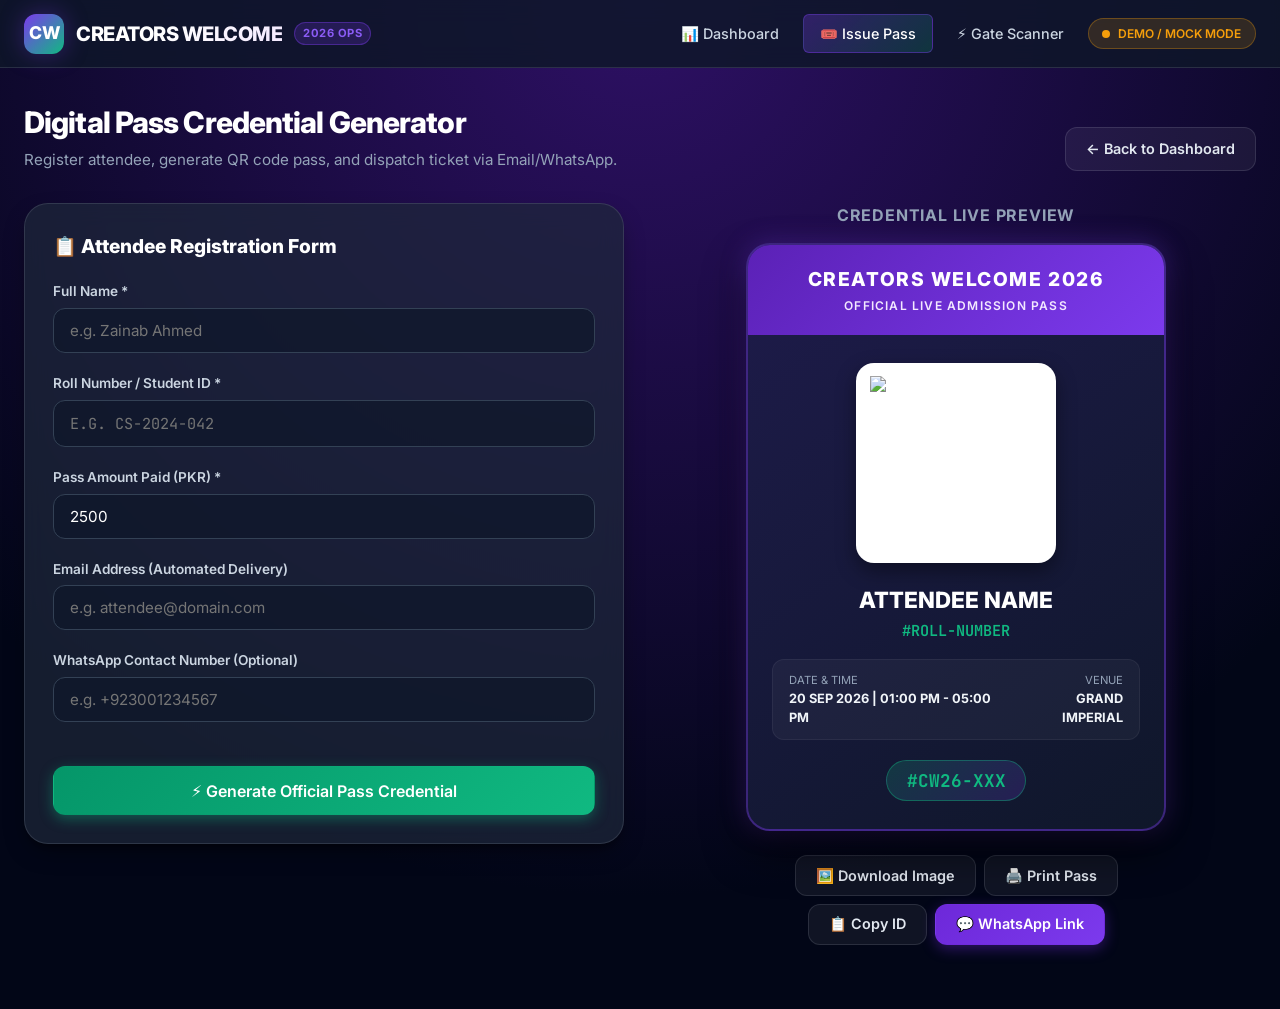
==== generate.html @ 767e7162 "Initial commit: Creators Welcome 2026 Web Application & Backend" ====
<!DOCTYPE html>
<html lang="en">
<head>
  <meta charset="UTF-8">
  <meta name="viewport" content="width=device-width, initial-scale=1.0">
  <title>Creators Welcome 2026 — Digital Pass Generator</title>
  <meta name="description" content="Issue high-resolution event pass credentials for Creators Welcome 2026">
  <link rel="stylesheet" href="assets/css/styles.css">
</head>
<body>

  <!-- Navigation Bar -->
  <nav class="navbar">
    <div class="navbar-container">
      <a href="index.html" class="brand-logo">
        <div class="brand-icon">CW</div>
        <div>
          <div class="brand-title">CREATORS WELCOME</div>
        </div>
        <span class="brand-badge">2026 OPS</span>
      </a>

      <div class="nav-links">
        <a href="index.html" class="nav-item">📊 Dashboard</a>
        <a href="generate.html" class="nav-item active">🎟️ Issue Pass</a>
        <a href="scan.html" class="nav-item">⚡ Gate Scanner</a>
        <div id="connectionStatusBadge" class="connection-badge mock">
          <span class="pulse-dot"></span> CHECKING...
        </div>
      </div>
    </div>
  </nav>

  <!-- Main Content Wrapper -->
  <main class="main-wrapper">
    
    <div class="page-header">
      <div>
        <h1 class="page-title">Digital Pass Credential Generator</h1>
        <p class="page-subtitle">Register attendee, generate QR code pass, and dispatch ticket via Email/WhatsApp.</p>
      </div>
      <div>
        <a href="index.html" class="btn btn-secondary">← Back to Dashboard</a>
      </div>
    </div>

    <div style="display: grid; grid-template-columns: repeat(auto-fit, minmax(340px, 1fr)); gap: 2rem; align-items: start;">
      
      <!-- Registration Form -->
      <div class="card">
        <h2 style="font-size: 1.2rem; font-weight: 800; color: var(--white); margin-bottom: 1.25rem;">
          📋 Attendee Registration Form
        </h2>

        <form id="passForm" onsubmit="handleGeneratePass(event)">
          <div class="form-group">
            <label class="form-label">Full Name *</label>
            <input type="text" id="inputName" class="form-control" placeholder="e.g. Zainab Ahmed" required oninput="updateLivePreview()">
          </div>

          <div class="form-group">
            <label class="form-label">Roll Number / Student ID *</label>
            <input type="text" id="inputRollNo" class="form-control mono" placeholder="e.g. CS-2024-042" required oninput="this.value = this.value.toUpperCase(); updateLivePreview();">
          </div>

          <div class="form-group">
            <label class="form-label">Pass Amount Paid (PKR) *</label>
            <input type="number" id="inputAmount" class="form-control" value="2500" required>
          </div>

          <div class="form-group">
            <label class="form-label">Email Address (Automated Delivery)</label>
            <input type="email" id="inputEmail" class="form-control" placeholder="e.g. attendee@domain.com">
          </div>

          <div class="form-group">
            <label class="form-label">WhatsApp Contact Number (Optional)</label>
            <input type="text" id="inputWhatsapp" class="form-control" placeholder="e.g. +923001234567">
          </div>

          <button type="submit" id="btnSubmit" class="btn btn-emerald btn-lg btn-block" style="margin-top: 1.5rem;">
            ⚡ Generate Official Pass Credential
          </button>
        </form>
      </div>

      <!-- Live Credential Preview Card -->
      <div style="display: flex; flex-direction: column; align-items: center;">
        <h2 style="font-size: 1rem; font-weight: 700; color: var(--text-muted); text-transform: uppercase; letter-spacing: 0.05em; margin-bottom: 1rem;">
          Credential Live Preview
        </h2>

        <!-- Pass Card Element -->
        <div class="pass-ticket-card" id="passTicketPreview">
          <div class="pass-header-banner">
            <div class="pass-header-title">CREATORS WELCOME 2026</div>
            <div class="pass-header-sub">OFFICIAL LIVE ADMISSION PASS</div>
          </div>

          <div class="pass-body">
            <div class="pass-qr-frame">
              <img id="passQrImg" src="https://quickchart.io/qr?text=CW26-PREVIEW&size=400&ecLevel=H&margin=2" alt="Pass QR Code">
            </div>

            <div class="pass-attendee-name" id="previewName">ATTENDEE NAME</div>
            <div class="pass-attendee-roll" id="previewRoll">#ROLL-NUMBER</div>

            <div class="pass-meta-row">
              <div class="pass-meta-item">
                <div class="pass-meta-label">DATE & TIME</div>
                <div class="pass-meta-val">20 SEP 2026 | 01:00 PM - 05:00 PM</div>
              </div>
              <div class="pass-meta-item">
                <div class="pass-meta-label">VENUE</div>
                <div class="pass-meta-val">GRAND IMPERIAL</div>
              </div>
            </div>

            <div class="pass-id-chip" id="previewPassId">#CW26-XXX</div>
          </div>
        </div>

        <!-- Export Actions Toolbar -->
        <div style="display: flex; flex-wrap: wrap; gap: 0.5rem; justify-content: center; margin-top: 1.5rem; width: 100%; max-width: 420px;">
          <button class="btn btn-secondary" onclick="AppUtils.downloadPassAsImage('passTicketPreview', `${currentPassId || 'CW26-Pass'}.png`)">
            🖼️ Download Image
          </button>
          <button class="btn btn-secondary" onclick="window.print()">
            🖨️ Print Pass
          </button>
          <button class="btn btn-secondary" onclick="copyPassId()">
            📋 Copy ID
          </button>
          <button class="btn btn-primary" id="btnWhatsappShare" onclick="openWhatsappShare()" disabled>
            💬 WhatsApp Link
          </button>
        </div>

      </div>

    </div>

  </main>

  <script src="assets/js/app.js"></script>
  <script src="assets/js/api.js"></script>
  <script>
    let currentPassId = '#CW26-PREVIEW';
    let currentPassData = null;

    function updateLivePreview() {
      const name = document.getElementById('inputName').value.trim() || 'ATTENDEE NAME';
      const roll = document.getElementById('inputRollNo').value.trim() || '#ROLL-NUMBER';

      document.getElementById('previewName').innerText = name.toUpperCase();
      document.getElementById('previewRoll').innerText = roll.startsWith('#') ? roll : `#${roll}`;
    }

    async function handleGeneratePass(e) {
      e.preventDefault();
      const btn = document.getElementById('btnSubmit');
      btn.disabled = true;
      btn.innerText = '⌛ Issuing Credential...';

      const payload = {
        name: document.getElementById('inputName').value.trim(),
        rollNo: document.getElementById('inputRollNo').value.trim().toUpperCase(),
        amount: Number(document.getElementById('inputAmount').value) || 2500,
        email: document.getElementById('inputEmail').value.trim(),
        whatsapp: document.getElementById('inputWhatsapp').value.trim()
      };

      try {
        const res = await CW26Api.callApi('generatePass', payload);

        if (res && res.success && res.pass) {
          currentPassData = res.pass;
          currentPassId = res.pass.passId;

          // Update UI Card
          document.getElementById('previewName').innerText = res.pass.name.toUpperCase();
          document.getElementById('previewRoll').innerText = res.pass.rollNo;
          document.getElementById('previewPassId').innerText = res.pass.passId;

          // Set high-res QR code
          const qrUrl = `https://quickchart.io/qr?text=${encodeURIComponent(res.pass.passId)}&size=400&ecLevel=H&margin=2`;
          document.getElementById('passQrImg').src = qrUrl;

          // Enable WhatsApp Share if number present
          document.getElementById('btnWhatsappShare').disabled = false;

          AppUtils.playSuccessTone();
          AppUtils.showToast(`Pass ${res.pass.passId} issued successfully!`, 'success');
        } else {
          AppUtils.showToast(res.message || 'Failed to generate pass', 'error');
        }
      } catch (err) {
        console.error(err);
        AppUtils.showToast('Error connecting to backend API', 'error');
      } finally {
        btn.disabled = false;
        btn.innerText = '⚡ Generate Official Pass Credential';
      }
    }

    function copyPassId() {
      if (!currentPassId || currentPassId.includes('PREVIEW')) {
        AppUtils.showToast('Generate a pass first to copy ID', 'warning');
        return;
      }
      navigator.clipboard.writeText(currentPassId);
      AppUtils.showToast(`Copied ${currentPassId} to clipboard!`, 'success');
    }

    function openWhatsappShare() {
      if (!currentPassData) {
        AppUtils.showToast('Generate a pass first', 'warning');
        return;
      }

      let phone = (currentPassData.whatsapp || '').replace(/[^0-9]/g, '');
      if (!phone) {
        AppUtils.showToast('No WhatsApp number provided', 'warning');
        return;
      }

      const msg = encodeURIComponent(
        `🎉 Hello ${currentPassData.name}!\n\nHere is your official admission pass for *CREATORS WELCOME 2026*:\n\n🎟️ Pass ID: ${currentPassData.passId}\n👤 Name: ${currentPassData.name}\n🆔 Roll No: ${currentPassData.rollNo}\n📅 Date: 20 SEP 2026 | 01:00 PM - 05:00 PM\n📍 Venue: Grand Imperial\n\nPlease present your QR Code at the gate for admission. See you there!`
      );

      window.open(`https://wa.me/${phone}?text=${msg}`, '_blank');
    }
  </script>
</body>
</html>
---- assets/css/styles.css ----
/* ==========================================================================
   CREATORS WELCOME 2026 - EXECUTIVE LUXURY CORPORATE DESIGN SYSTEM
   ========================================================================== */

@import url('https://fonts.googleapis.com/css2?family=Inter:wght@300;400;500;600;700;800&family=JetBrains+Mono:wght@400;500;600;700&display=swap');

:root {
  /* Brand Color Palette */
  --purple-950: #2e1065;
  --purple-900: #4c1d95;
  --purple-800: #5b21b6;
  --purple-700: #6d28d9;
  --purple-600: #7c3aed;
  --purple-500: #8b5cf6;
  --purple-100: #f3e8ff;
  --purple-50: #faf5ff;

  --emerald-600: #059669;
  --emerald-500: #10b981;
  --emerald-100: #d1fae5;
  --emerald-50: #ecfdf5;

  --amber-500: #f59e0b;
  --amber-100: #fef3c7;

  --rose-600: #e11d48;
  --rose-500: #f43f5e;
  --rose-100: #ffe4e6;

  --slate-950: #020617;
  --slate-900: #0f172a;
  --slate-800: #1e293b;
  --slate-700: #334155;
  --slate-600: #475569;
  --slate-500: #64748b;
  --slate-400: #94a3b8;
  --slate-300: #cbd5e1;
  --slate-200: #e2e8f0;
  --slate-100: #f1f5f9;
  --slate-50: #f8fafc;

  --white: #ffffff;

  /* Semantic Variables */
  --bg-main: var(--slate-900);
  --bg-card: rgba(30, 41, 59, 0.7);
  --bg-card-solid: var(--slate-800);
  --border-color: rgba(226, 232, 240, 0.12);
  --text-main: var(--slate-100);
  --text-muted: var(--slate-400);
  --accent-purple: var(--purple-600);
  --accent-emerald: var(--emerald-500);

  /* Fonts & Shadows */
  --font-sans: 'Inter', system-ui, -apple-system, sans-serif;
  --font-mono: 'JetBrains Mono', monospace;
  --shadow-lg: 0 10px 25px -5px rgba(0, 0, 0, 0.4), 0 8px 10px -6px rgba(0, 0, 0, 0.4);
  --shadow-glow-purple: 0 0 25px rgba(124, 58, 237, 0.35);
  --shadow-glow-emerald: 0 0 25px rgba(16, 185, 129, 0.35);
  --radius-sm: 6px;
  --radius-md: 12px;
  --radius-lg: 18px;
  --radius-xl: 24px;
}

* {
  margin: 0;
  padding: 0;
  box-sizing: border-box;
}

body {
  font-family: var(--font-sans);
  background: radial-gradient(circle at 50% 0%, var(--purple-950) 0%, var(--slate-950) 75%);
  color: var(--text-main);
  min-height: 100vh;
  display: flex;
  flex-direction: column;
  line-height: 1.5;
  -webkit-font-smoothing: antialiased;
}

/* ==========================================================================
   NAVIGATION BAR
   ========================================================================== */
.navbar {
  background: rgba(15, 23, 42, 0.85);
  backdrop-filter: blur(12px);
  border-bottom: 1px solid var(--border-color);
  position: sticky;
  top: 0;
  z-index: 100;
  padding: 0.85rem 1.5rem;
}

.navbar-container {
  max-width: 1280px;
  margin: 0 auto;
  display: flex;
  align-items: center;
  justify-content: space-between;
}

.brand-logo {
  display: flex;
  align-items: center;
  gap: 0.75rem;
  text-decoration: none;
  color: var(--white);
}

.brand-icon {
  width: 40px;
  height: 40px;
  background: linear-gradient(135deg, var(--purple-600), var(--emerald-500));
  border-radius: var(--radius-md);
  display: flex;
  align-items: center;
  justify-content: center;
  box-shadow: var(--shadow-glow-purple);
  font-weight: 800;
  font-size: 1.1rem;
}

.brand-title {
  font-weight: 800;
  font-size: 1.25rem;
  letter-spacing: -0.025em;
  background: linear-gradient(135deg, #ffffff 40%, var(--purple-100));
  -webkit-background-clip: text;
  -webkit-text-fill-color: transparent;
}

.brand-badge {
  font-size: 0.7rem;
  font-weight: 700;
  padding: 2px 8px;
  border-radius: 9999px;
  background: rgba(124, 58, 237, 0.2);
  color: var(--purple-500);
  border: 1px solid rgba(124, 58, 237, 0.4);
  text-transform: uppercase;
  letter-spacing: 0.05em;
}

.nav-links {
  display: flex;
  align-items: center;
  gap: 0.5rem;
}

.nav-item {
  color: var(--slate-300);
  text-decoration: none;
  padding: 0.5rem 1rem;
  border-radius: var(--radius-sm);
  font-size: 0.9rem;
  font-weight: 500;
  transition: all 0.2s ease;
  display: flex;
  align-items: center;
  gap: 0.5rem;
}

.nav-item:hover, .nav-item.active {
  color: var(--white);
  background: rgba(255, 255, 255, 0.08);
}

.nav-item.active {
  background: linear-gradient(135deg, rgba(124, 58, 237, 0.3), rgba(16, 185, 129, 0.2));
  border: 1px solid rgba(124, 58, 237, 0.4);
  color: var(--white);
}

/* Live Connection Status Badge */
.connection-badge {
  display: flex;
  align-items: center;
  gap: 0.5rem;
  padding: 0.35rem 0.85rem;
  border-radius: 9999px;
  font-size: 0.75rem;
  font-weight: 600;
  cursor: pointer;
  transition: all 0.2s ease;
}

.connection-badge.live {
  background: rgba(16, 185, 129, 0.15);
  color: var(--emerald-500);
  border: 1px solid rgba(16, 185, 129, 0.3);
}

.connection-badge.mock {
  background: rgba(245, 158, 11, 0.15);
  color: var(--amber-500);
  border: 1px solid rgba(245, 158, 11, 0.3);
}

.pulse-dot {
  width: 8px;
  height: 8px;
  border-radius: 50%;
  position: relative;
}

.connection-badge.live .pulse-dot { background: var(--emerald-500); }
.connection-badge.mock .pulse-dot { background: var(--amber-500); }

.connection-badge.live .pulse-dot::after {
  content: '';
  position: absolute;
  top: 0; left: 0; right: 0; bottom: 0;
  border-radius: 50%;
  background: var(--emerald-500);
  animation: pulse-ring 1.8s infinite;
}

@keyframes pulse-ring {
  0% { transform: scale(0.95); opacity: 0.8; }
  100% { transform: scale(2.4); opacity: 0; }
}

/* ==========================================================================
   MAIN CONTAINER & LAYOUT
   ========================================================================== */
.main-wrapper {
  max-width: 1280px;
  width: 100%;
  margin: 0 auto;
  padding: 2rem 1.5rem 4rem 1.5rem;
  flex: 1;
}

.page-header {
  margin-bottom: 2rem;
  display: flex;
  align-items: flex-end;
  justify-content: space-between;
  gap: 1rem;
}

.page-title {
  font-size: 1.85rem;
  font-weight: 800;
  letter-spacing: -0.03em;
  color: var(--white);
}

.page-subtitle {
  color: var(--text-muted);
  font-size: 0.95rem;
  margin-top: 0.25rem;
}

/* Metric Cards Grid */
.metrics-grid {
  display: grid;
  grid-template-columns: repeat(auto-fit, minmax(220px, 1fr));
  gap: 1.25rem;
  margin-bottom: 2.5rem;
}

.metric-card {
  background: var(--bg-card);
  backdrop-filter: blur(8px);
  border: 1px solid var(--border-color);
  border-radius: var(--radius-lg);
  padding: 1.5rem;
  position: relative;
  overflow: hidden;
  transition: transform 0.2s ease, border-color 0.2s ease;
}

.metric-card:hover {
  transform: translateY(-2px);
  border-color: rgba(124, 58, 237, 0.4);
}

.metric-card::before {
  content: '';
  position: absolute;
  top: 0; left: 0; right: 0; height: 3px;
  background: linear-gradient(90deg, var(--purple-600), var(--emerald-500));
}

.metric-header {
  display: flex;
  align-items: center;
  justify-content: space-between;
  margin-bottom: 0.75rem;
}

.metric-label {
  font-size: 0.8rem;
  font-weight: 600;
  text-transform: uppercase;
  letter-spacing: 0.05em;
  color: var(--text-muted);
}

.metric-icon {
  width: 34px;
  height: 34px;
  border-radius: var(--radius-sm);
  background: rgba(255, 255, 255, 0.05);
  display: flex;
  align-items: center;
  justify-content: center;
  color: var(--purple-500);
}

.metric-value {
  font-size: 2rem;
  font-weight: 800;
  font-family: var(--font-mono);
  color: var(--white);
  line-height: 1;
}

.metric-sub {
  font-size: 0.8rem;
  color: var(--text-muted);
  margin-top: 0.5rem;
}

/* Progress bar inside metric */
.progress-bar-container {
  width: 100%;
  height: 6px;
  background: rgba(255, 255, 255, 0.1);
  border-radius: 9999px;
  margin-top: 0.75rem;
  overflow: hidden;
}

.progress-bar-fill {
  height: 100%;
  background: linear-gradient(90deg, var(--purple-600), var(--emerald-500));
  border-radius: 9999px;
  transition: width 0.6s ease;
}

/* ==========================================================================
   BUTTONS & FORM CONTROL
   ========================================================================== */
.btn {
  display: inline-flex;
  align-items: center;
  justify-content: center;
  gap: 0.5rem;
  padding: 0.65rem 1.25rem;
  font-size: 0.9rem;
  font-weight: 600;
  border-radius: var(--radius-md);
  border: 1px solid transparent;
  cursor: pointer;
  transition: all 0.2s ease;
  text-decoration: none;
  font-family: var(--font-sans);
}

.btn-primary {
  background: linear-gradient(135deg, var(--purple-700), var(--purple-600));
  color: var(--white);
  box-shadow: 0 4px 14px rgba(109, 40, 217, 0.4);
}

.btn-primary:hover {
  background: linear-gradient(135deg, var(--purple-600), var(--purple-500));
  box-shadow: var(--shadow-glow-purple);
  transform: translateY(-1px);
}

.btn-emerald {
  background: linear-gradient(135deg, var(--emerald-600), var(--emerald-500));
  color: var(--white);
  box-shadow: 0 4px 14px rgba(16, 185, 129, 0.4);
}

.btn-emerald:hover {
  background: linear-gradient(135deg, var(--emerald-500), #34d399);
  box-shadow: var(--shadow-glow-emerald);
  transform: translateY(-1px);
}

.btn-secondary {
  background: rgba(255, 255, 255, 0.06);
  color: var(--slate-200);
  border: 1px solid var(--border-color);
}

.btn-secondary:hover {
  background: rgba(255, 255, 255, 0.12);
  color: var(--white);
}

.btn-ghost {
  background: transparent;
  color: var(--slate-300);
}

.btn-ghost:hover {
  background: rgba(255, 255, 255, 0.08);
  color: var(--white);
}

.btn-lg {
  padding: 0.85rem 1.75rem;
  font-size: 1rem;
}

.btn-block {
  width: 100%;
}

.form-group {
  margin-bottom: 1.25rem;
}

.form-label {
  display: block;
  font-size: 0.85rem;
  font-weight: 600;
  color: var(--slate-300);
  margin-bottom: 0.4rem;
}

.form-control {
  width: 100%;
  padding: 0.75rem 1rem;
  background: rgba(15, 23, 42, 0.7);
  border: 1px solid var(--slate-700);
  border-radius: var(--radius-md);
  color: var(--white);
  font-size: 0.95rem;
  font-family: var(--font-sans);
  outline: none;
  transition: border-color 0.2s ease, box-shadow 0.2s ease;
}

.form-control:focus {
  border-color: var(--purple-500);
  box-shadow: 0 0 0 3px rgba(124, 58, 237, 0.2);
}

.form-control.mono {
  font-family: var(--font-mono);
  text-transform: uppercase;
}

/* ==========================================================================
   CARDS & TABLES
   ========================================================================== */
.card {
  background: var(--bg-card);
  backdrop-filter: blur(12px);
  border: 1px solid var(--border-color);
  border-radius: var(--radius-xl);
  padding: 1.75rem;
  box-shadow: var(--shadow-lg);
}

.table-wrapper {
  overflow-x: auto;
  border-radius: var(--radius-md);
  border: 1px solid var(--border-color);
}

.table {
  width: 100%;
  border-collapse: collapse;
  text-align: left;
  font-size: 0.9rem;
}

.table th {
  background: rgba(15, 23, 42, 0.9);
  color: var(--slate-400);
  font-weight: 600;
  text-transform: uppercase;
  font-size: 0.75rem;
  letter-spacing: 0.05em;
  padding: 0.85rem 1.25rem;
  border-bottom: 1px solid var(--border-color);
}

.table td {
  padding: 1rem 1.25rem;
  border-bottom: 1px solid rgba(255, 255, 255, 0.05);
  color: var(--slate-200);
}

.table tbody tr:hover {
  background: rgba(255, 255, 255, 0.03);
}

.status-badge {
  display: inline-flex;
  align-items: center;
  gap: 0.35rem;
  padding: 0.25rem 0.65rem;
  border-radius: 9999px;
  font-size: 0.75rem;
  font-weight: 700;
  text-transform: uppercase;
  letter-spacing: 0.03em;
}

.status-badge.unused {
  background: rgba(245, 158, 11, 0.15);
  color: var(--amber-500);
  border: 1px solid rgba(245, 158, 11, 0.3);
}

.status-badge.used {
  background: rgba(16, 185, 129, 0.15);
  color: var(--emerald-500);
  border: 1px solid rgba(16, 185, 129, 0.3);
}

/* ==========================================================================
   DIGITAL PASS TICKET CARD (HIGH RESOLUTION PREVIEW)
   ========================================================================== */
.pass-ticket-card {
  width: 100%;
  max-width: 420px;
  margin: 0 auto;
  background: linear-gradient(145deg, #1e1b4b 0%, #0f172a 100%);
  border: 2px solid rgba(124, 58, 237, 0.4);
  border-radius: var(--radius-xl);
  overflow: hidden;
  box-shadow: 0 20px 40px rgba(0, 0, 0, 0.6), var(--shadow-glow-purple);
  position: relative;
  color: var(--white);
}

.pass-header-banner {
  background: linear-gradient(135deg, var(--purple-800), var(--purple-600));
  padding: 1.25rem 1.5rem;
  text-align: center;
  position: relative;
}

.pass-header-title {
  font-size: 1.2rem;
  font-weight: 800;
  letter-spacing: 0.08em;
  text-transform: uppercase;
  color: var(--white);
}

.pass-header-sub {
  font-size: 0.75rem;
  font-weight: 600;
  color: var(--purple-100);
  letter-spacing: 0.1em;
  text-transform: uppercase;
  margin-top: 0.15rem;
}

.pass-body {
  padding: 1.75rem 1.5rem;
  display: flex;
  flex-direction: column;
  align-items: center;
  text-align: center;
}

.pass-qr-frame {
  background: #ffffff;
  padding: 0.85rem;
  border-radius: var(--radius-lg);
  box-shadow: 0 8px 20px rgba(0,0,0,0.4);
  margin-bottom: 1.25rem;
  width: 200px;
  height: 200px;
  display: flex;
  align-items: center;
  justify-content: center;
}

.pass-qr-frame img {
  width: 100%;
  height: 100%;
  object-fit: contain;
}

.pass-attendee-name {
  font-size: 1.4rem;
  font-weight: 800;
  color: var(--white);
  margin-bottom: 0.25rem;
}

.pass-attendee-roll {
  font-family: var(--font-mono);
  font-size: 0.95rem;
  color: var(--emerald-500);
  font-weight: 600;
  margin-bottom: 1rem;
}

.pass-meta-row {
  width: 100%;
  display: flex;
  justify-content: space-between;
  background: rgba(255, 255, 255, 0.04);
  padding: 0.75rem 1rem;
  border-radius: var(--radius-md);
  border: 1px solid rgba(255, 255, 255, 0.06);
  font-size: 0.8rem;
  margin-bottom: 0.5rem;
}

.pass-meta-item {
  text-align: left;
}
.pass-meta-item:last-child {
  text-align: right;
}

.pass-meta-label {
  color: var(--text-muted);
  font-size: 0.7rem;
  text-transform: uppercase;
}

.pass-meta-val {
  font-weight: 700;
  color: var(--slate-100);
}

.pass-id-chip {
  background: linear-gradient(135deg, rgba(16, 185, 129, 0.2), rgba(124, 58, 237, 0.2));
  border: 1px solid rgba(16, 185, 129, 0.4);
  color: var(--emerald-500);
  font-family: var(--font-mono);
  font-size: 1.1rem;
  font-weight: 700;
  padding: 0.4rem 1.2rem;
  border-radius: 9999px;
  margin-top: 0.75rem;
}

/* ==========================================================================
   SCANNER CAMERA & RESULT OVERLAYS
   ========================================================================== */
.scanner-viewport {
  width: 100%;
  max-width: 500px;
  margin: 0 auto;
  aspect-ratio: 1/1;
  background: #000000;
  border-radius: var(--radius-xl);
  overflow: hidden;
  border: 2px solid var(--purple-600);
  box-shadow: var(--shadow-glow-purple);
  position: relative;
}

#reader {
  width: 100% !important;
  height: 100% !important;
  border: none !important;
}

#reader video {
  object-fit: cover !important;
  width: 100% !important;
  height: 100% !important;
}

.scan-result-card {
  width: 100%;
  max-width: 500px;
  margin: 1.5rem auto 0 auto;
  border-radius: var(--radius-xl);
  padding: 1.5rem;
  text-align: center;
  display: none;
  animation: slide-up 0.3s cubic-bezier(0.16, 1, 0.3, 1);
}

@keyframes slide-up {
  from { opacity: 0; transform: translateY(15px); }
  to { opacity: 1; transform: translateY(0); }
}

.scan-result-card.approved {
  display: block;
  background: rgba(16, 185, 129, 0.15);
  border: 2px solid var(--emerald-500);
  box-shadow: var(--shadow-glow-emerald);
}

.scan-result-card.duplicate {
  display: block;
  background: rgba(225, 29, 72, 0.15);
  border: 2px solid var(--rose-500);
  box-shadow: 0 0 25px rgba(244, 63, 94, 0.35);
}

.scan-result-card.invalid {
  display: block;
  background: rgba(245, 158, 11, 0.15);
  border: 2px solid var(--amber-500);
  box-shadow: 0 0 25px rgba(245, 158, 11, 0.35);
}

.scan-result-title {
  font-size: 1.35rem;
  font-weight: 800;
  margin-bottom: 0.5rem;
}
.approved .scan-result-title { color: var(--emerald-500); }
.duplicate .scan-result-title { color: var(--rose-500); }
.invalid .scan-result-title { color: var(--amber-500); }

/* ==========================================================================
   TOAST NOTIFICATION ENGINE
   ========================================================================== */
.toast-container {
  position: fixed;
  bottom: 2rem;
  right: 2rem;
  z-index: 1000;
  display: flex;
  flex-direction: column;
  gap: 0.75rem;
  pointer-events: none;
}

.toast {
  pointer-events: auto;
  min-width: 300px;
  max-width: 400px;
  padding: 0.85rem 1.25rem;
  border-radius: var(--radius-md);
  background: rgba(15, 23, 42, 0.95);
  backdrop-filter: blur(12px);
  border: 1px solid var(--border-color);
  color: var(--white);
  box-shadow: var(--shadow-lg);
  display: flex;
  align-items: center;
  gap: 0.75rem;
  animation: toast-in 0.3s ease forwards;
}

@keyframes toast-in {
  from { opacity: 0; transform: translateX(50px); }
  to { opacity: 1; transform: translateX(0); }
}

.toast.success { border-left: 4px solid var(--emerald-500); }
.toast.error { border-left: 4px solid var(--rose-500); }
.toast.warning { border-left: 4px solid var(--amber-500); }
.toast.info { border-left: 4px solid var(--purple-500); }

/* ==========================================================================
   MODAL DIALOGUE
   ========================================================================== */
.modal-overlay {
  position: fixed;
  top: 0; left: 0; right: 0; bottom: 0;
  background: rgba(2, 6, 23, 0.8);
  backdrop-filter: blur(8px);
  z-index: 900;
  display: flex;
  align-items: center;
  justify-content: center;
  opacity: 0;
  visibility: hidden;
  transition: all 0.25s ease;
}

.modal-overlay.open {
  opacity: 1;
  visibility: visible;
}

.modal-content {
  background: var(--slate-900);
  border: 1px solid var(--border-color);
  border-radius: var(--radius-xl);
  max-width: 550px;
  width: 90%;
  padding: 2rem;
  box-shadow: var(--shadow-lg);
  transform: scale(0.95);
  transition: transform 0.25s ease;
}

.modal-overlay.open .modal-content {
  transform: scale(1);
}

.modal-header {
  display: flex;
  align-items: center;
  justify-content: space-between;
  margin-bottom: 1.25rem;
}

.modal-title {
  font-size: 1.25rem;
  font-weight: 800;
  color: var(--white);
}

/* ==========================================================================
   PRINT STYLESHEET
   ========================================================================== */
@media print {
  body {
    background: #ffffff !important;
    color: #000000 !important;
  }

  .navbar, .btn, .page-header, .metrics-grid, .toast-container, .modal-overlay {
    display: none !important;
  }

  .main-wrapper {
    padding: 0 !important;
    margin: 0 !important;
    max-width: 100% !important;
  }

  .pass-ticket-card {
    border: 2px solid #000000 !important;
    box-shadow: none !important;
    max-width: 100% !important;
    page-break-inside: avoid;
    background: #ffffff !important;
    color: #000000 !important;
  }

  .pass-header-banner {
    background: #4c1d95 !important;
    -webkit-print-color-adjust: exact;
  }

  .pass-attendee-name, .pass-attendee-roll {
    color: #000000 !important;
  }
}
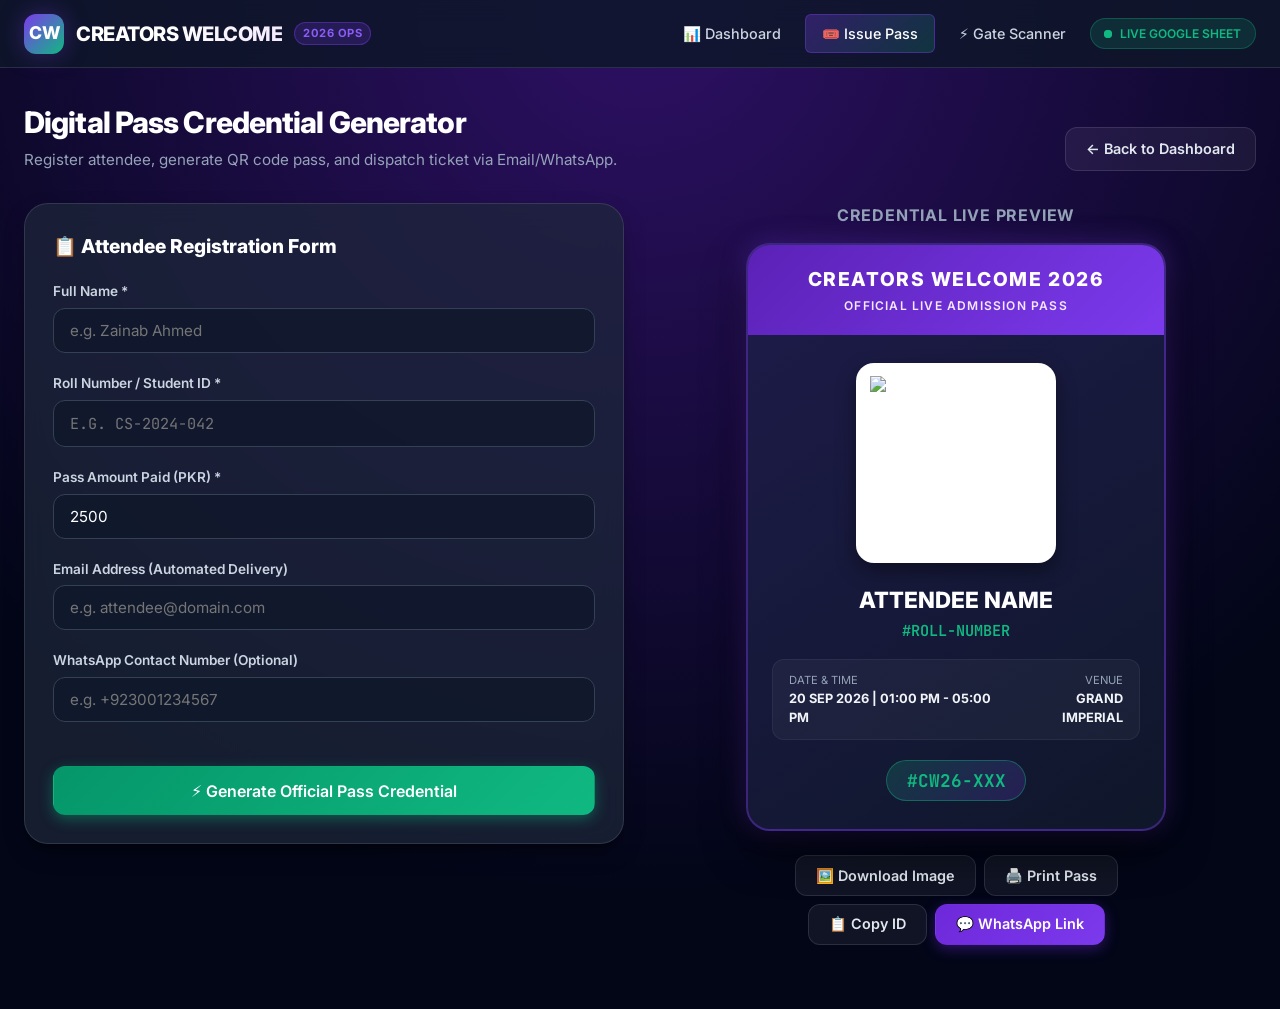
==== commit ca83f61c: "Fix mobile navbar status badge check & add script cache busters" ====
--- a/generate.html
+++ b/generate.html
@@ -142,8 +142,8 @@
 
   </main>
 
-  <script src="assets/js/app.js"></script>
-  <script src="assets/js/api.js"></script>
+  <script src="assets/js/app.js?v=1.2"></script>
+  <script src="assets/js/api.js?v=1.2"></script>
   <script>
     let currentPassId = '#CW26-PREVIEW';
     let currentPassData = null;
@@ -192,7 +192,7 @@
           AppUtils.playSuccessTone();
           AppUtils.showToast(`Pass ${res.pass.passId} issued successfully!`, 'success');
         } else {
-          AppUtils.showToast(res.message || 'Failed to generate pass', 'error');
+          AppUtils.showToast(res ? (res.message || res.error || 'Failed to generate pass') : 'Failed to generate pass', 'error');
         }
       } catch (err) {
         console.error(err);
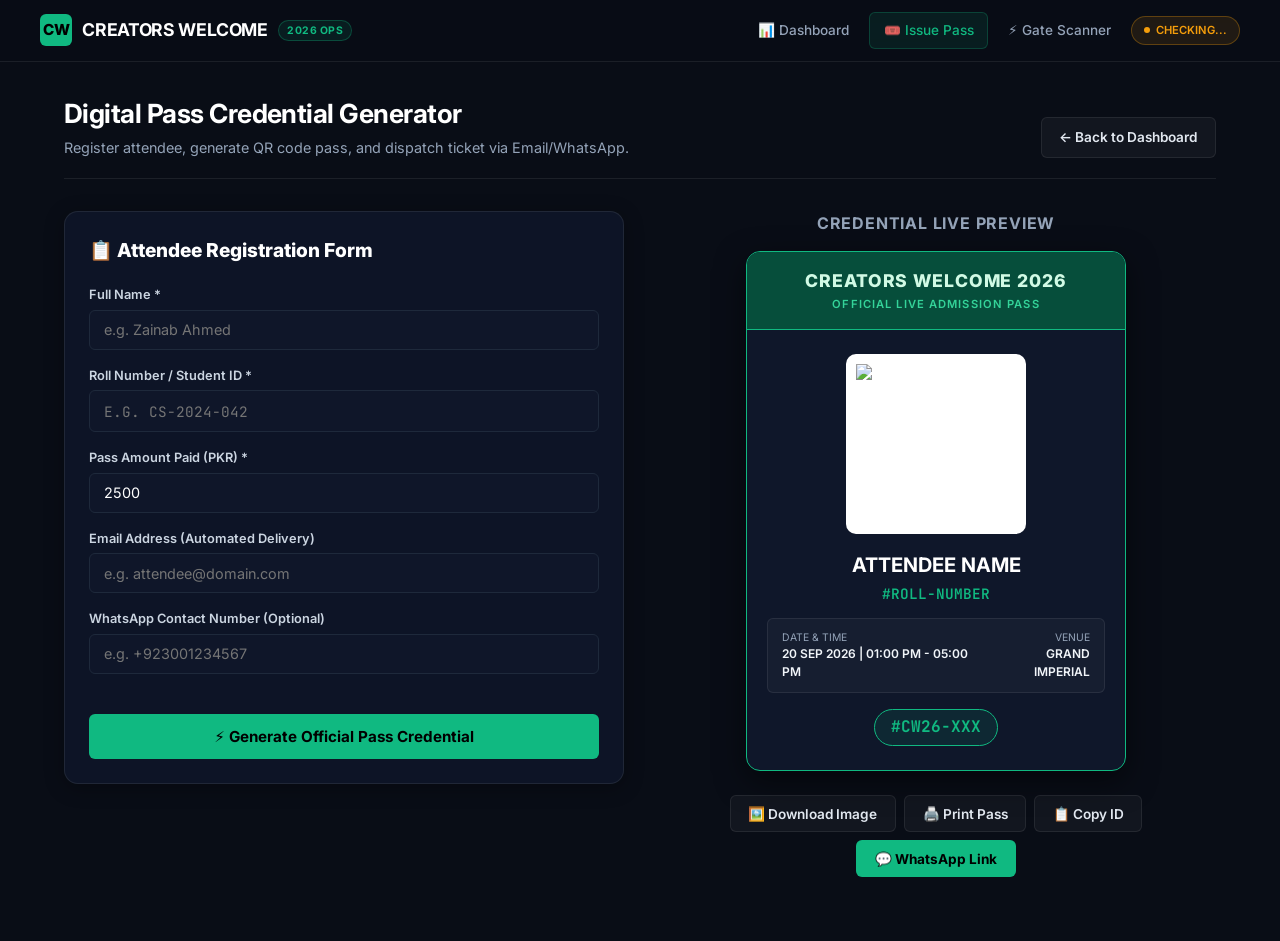
==== commit 1f4e1091: "Redesign UI to ultra-minimalist Swiss Green & White aesthetic" ====
--- a/generate.html
+++ b/generate.html
@@ -142,8 +142,8 @@
 
   </main>
 
-  <script src="assets/js/app.js?v=1.2"></script>
-  <script src="assets/js/api.js?v=1.2"></script>
+  <script src="assets/js/app.js?v=2.0"></script>
+  <script src="assets/js/api.js?v=2.0"></script>
   <script>
     let currentPassId = '#CW26-PREVIEW';
     let currentPassData = null;
--- a/assets/css/styles.css
+++ b/assets/css/styles.css
@@ -1,66 +1,49 @@
 /* ==========================================================================
-   CREATORS WELCOME 2026 - EXECUTIVE LUXURY CORPORATE DESIGN SYSTEM
+   CREATORS WELCOME 2026 - ULTRA MINIMALIST GREEN & WHITE DESIGN SYSTEM
    ========================================================================== */
 
 @import url('https://fonts.googleapis.com/css2?family=Inter:wght@300;400;500;600;700;800&family=JetBrains+Mono:wght@400;500;600;700&display=swap');
 
 :root {
-  /* Brand Color Palette */
-  --purple-950: #2e1065;
-  --purple-900: #4c1d95;
-  --purple-800: #5b21b6;
-  --purple-700: #6d28d9;
-  --purple-600: #7c3aed;
-  --purple-500: #8b5cf6;
-  --purple-100: #f3e8ff;
-  --purple-50: #faf5ff;
-
+  /* Ultra Minimal Green & White Palette */
   --emerald-600: #059669;
   --emerald-500: #10b981;
+  --emerald-400: #34d399;
+  --emerald-950: #022c22;
+  --emerald-900: #064e3b;
   --emerald-100: #d1fae5;
-  --emerald-50: #ecfdf5;
-
-  --amber-500: #f59e0b;
-  --amber-100: #fef3c7;
-
-  --rose-600: #e11d48;
-  --rose-500: #f43f5e;
-  --rose-100: #ffe4e6;
-
-  --slate-950: #020617;
+
+  --slate-950: #090d16;
   --slate-900: #0f172a;
   --slate-800: #1e293b;
   --slate-700: #334155;
   --slate-600: #475569;
-  --slate-500: #64748b;
   --slate-400: #94a3b8;
   --slate-300: #cbd5e1;
   --slate-200: #e2e8f0;
   --slate-100: #f1f5f9;
-  --slate-50: #f8fafc;
-
+
+  --rose-500: #f43f5e;
+  --amber-500: #f59e0b;
   --white: #ffffff;
 
-  /* Semantic Variables */
-  --bg-main: var(--slate-900);
-  --bg-card: rgba(30, 41, 59, 0.7);
-  --bg-card-solid: var(--slate-800);
-  --border-color: rgba(226, 232, 240, 0.12);
-  --text-main: var(--slate-100);
+  /* Minimalist Semantic Variables */
+  --bg-main: var(--slate-950);
+  --bg-card: rgba(15, 23, 42, 0.85);
+  --bg-card-solid: var(--slate-900);
+  --border-color: rgba(255, 255, 255, 0.08);
+  --text-main: var(--white);
   --text-muted: var(--slate-400);
-  --accent-purple: var(--purple-600);
-  --accent-emerald: var(--emerald-500);
-
-  /* Fonts & Shadows */
+  --accent-green: var(--emerald-500);
+
+  /* Fonts & Radius */
   --font-sans: 'Inter', system-ui, -apple-system, sans-serif;
   --font-mono: 'JetBrains Mono', monospace;
-  --shadow-lg: 0 10px 25px -5px rgba(0, 0, 0, 0.4), 0 8px 10px -6px rgba(0, 0, 0, 0.4);
-  --shadow-glow-purple: 0 0 25px rgba(124, 58, 237, 0.35);
-  --shadow-glow-emerald: 0 0 25px rgba(16, 185, 129, 0.35);
+  --shadow-subtle: 0 4px 20px rgba(0, 0, 0, 0.3);
   --radius-sm: 6px;
-  --radius-md: 12px;
-  --radius-lg: 18px;
-  --radius-xl: 24px;
+  --radius-md: 10px;
+  --radius-lg: 14px;
+  --radius-xl: 18px;
 }
 
 * {
@@ -71,7 +54,7 @@
 
 body {
   font-family: var(--font-sans);
-  background: radial-gradient(circle at 50% 0%, var(--purple-950) 0%, var(--slate-950) 75%);
+  background-color: var(--bg-main);
   color: var(--text-main);
   min-height: 100vh;
   display: flex;
@@ -81,20 +64,20 @@
 }
 
 /* ==========================================================================
-   NAVIGATION BAR
+   MINIMAL NAVIGATION BAR
    ========================================================================== */
 .navbar {
-  background: rgba(15, 23, 42, 0.85);
+  background: rgba(9, 13, 22, 0.9);
   backdrop-filter: blur(12px);
   border-bottom: 1px solid var(--border-color);
   position: sticky;
   top: 0;
   z-index: 100;
-  padding: 0.85rem 1.5rem;
+  padding: 0.75rem 1.5rem;
 }
 
 .navbar-container {
-  max-width: 1280px;
+  max-width: 1200px;
   margin: 0 auto;
   display: flex;
   align-items: center;
@@ -104,41 +87,39 @@
 .brand-logo {
   display: flex;
   align-items: center;
-  gap: 0.75rem;
+  gap: 0.65rem;
   text-decoration: none;
   color: var(--white);
 }
 
 .brand-icon {
-  width: 40px;
-  height: 40px;
-  background: linear-gradient(135deg, var(--purple-600), var(--emerald-500));
-  border-radius: var(--radius-md);
+  width: 32px;
+  height: 32px;
+  background: var(--emerald-500);
+  color: #000000;
+  border-radius: var(--radius-sm);
   display: flex;
   align-items: center;
   justify-content: center;
-  box-shadow: var(--shadow-glow-purple);
   font-weight: 800;
+  font-size: 0.95rem;
+}
+
+.brand-title {
+  font-weight: 700;
   font-size: 1.1rem;
-}
-
-.brand-title {
-  font-weight: 800;
-  font-size: 1.25rem;
-  letter-spacing: -0.025em;
-  background: linear-gradient(135deg, #ffffff 40%, var(--purple-100));
-  -webkit-background-clip: text;
-  -webkit-text-fill-color: transparent;
+  letter-spacing: -0.02em;
+  color: var(--white);
 }
 
 .brand-badge {
-  font-size: 0.7rem;
+  font-size: 0.65rem;
   font-weight: 700;
   padding: 2px 8px;
   border-radius: 9999px;
-  background: rgba(124, 58, 237, 0.2);
-  color: var(--purple-500);
-  border: 1px solid rgba(124, 58, 237, 0.4);
+  background: rgba(16, 185, 129, 0.1);
+  color: var(--emerald-500);
+  border: 1px solid rgba(16, 185, 129, 0.3);
   text-transform: uppercase;
   letter-spacing: 0.05em;
 }
@@ -146,61 +127,61 @@
 .nav-links {
   display: flex;
   align-items: center;
-  gap: 0.5rem;
+  gap: 0.4rem;
 }
 
 .nav-item {
-  color: var(--slate-300);
+  color: var(--slate-400);
   text-decoration: none;
-  padding: 0.5rem 1rem;
+  padding: 0.45rem 0.85rem;
   border-radius: var(--radius-sm);
-  font-size: 0.9rem;
+  font-size: 0.85rem;
   font-weight: 500;
-  transition: all 0.2s ease;
-  display: flex;
-  align-items: center;
-  gap: 0.5rem;
+  transition: all 0.15s ease;
+  display: flex;
+  align-items: center;
+  gap: 0.4rem;
 }
 
 .nav-item:hover, .nav-item.active {
   color: var(--white);
-  background: rgba(255, 255, 255, 0.08);
+  background: rgba(255, 255, 255, 0.05);
 }
 
 .nav-item.active {
-  background: linear-gradient(135deg, rgba(124, 58, 237, 0.3), rgba(16, 185, 129, 0.2));
-  border: 1px solid rgba(124, 58, 237, 0.4);
-  color: var(--white);
-}
-
-/* Live Connection Status Badge */
+  color: var(--emerald-500);
+  background: rgba(16, 185, 129, 0.1);
+  border: 1px solid rgba(16, 185, 129, 0.25);
+}
+
+/* Connection Status Badge */
 .connection-badge {
   display: flex;
   align-items: center;
-  gap: 0.5rem;
-  padding: 0.35rem 0.85rem;
+  gap: 0.4rem;
+  padding: 0.3rem 0.75rem;
   border-radius: 9999px;
-  font-size: 0.75rem;
+  font-size: 0.7rem;
   font-weight: 600;
   cursor: pointer;
   transition: all 0.2s ease;
 }
 
 .connection-badge.live {
-  background: rgba(16, 185, 129, 0.15);
+  background: rgba(16, 185, 129, 0.1);
   color: var(--emerald-500);
   border: 1px solid rgba(16, 185, 129, 0.3);
 }
 
 .connection-badge.mock {
-  background: rgba(245, 158, 11, 0.15);
+  background: rgba(245, 158, 11, 0.1);
   color: var(--amber-500);
   border: 1px solid rgba(245, 158, 11, 0.3);
 }
 
 .pulse-dot {
-  width: 8px;
-  height: 8px;
+  width: 6px;
+  height: 6px;
   border-radius: 50%;
   position: relative;
 }
@@ -208,25 +189,11 @@
 .connection-badge.live .pulse-dot { background: var(--emerald-500); }
 .connection-badge.mock .pulse-dot { background: var(--amber-500); }
 
-.connection-badge.live .pulse-dot::after {
-  content: '';
-  position: absolute;
-  top: 0; left: 0; right: 0; bottom: 0;
-  border-radius: 50%;
-  background: var(--emerald-500);
-  animation: pulse-ring 1.8s infinite;
-}
-
-@keyframes pulse-ring {
-  0% { transform: scale(0.95); opacity: 0.8; }
-  100% { transform: scale(2.4); opacity: 0; }
-}
-
 /* ==========================================================================
-   MAIN CONTAINER & LAYOUT
+   MAIN CONTAINER & MINIMAL METRICS
    ========================================================================== */
 .main-wrapper {
-  max-width: 1280px;
+  max-width: 1200px;
   width: 100%;
   margin: 0 auto;
   padding: 2rem 1.5rem 4rem 1.5rem;
@@ -239,176 +206,141 @@
   align-items: flex-end;
   justify-content: space-between;
   gap: 1rem;
+  border-bottom: 1px solid var(--border-color);
+  padding-bottom: 1.25rem;
 }
 
 .page-title {
-  font-size: 1.85rem;
-  font-weight: 800;
-  letter-spacing: -0.03em;
+  font-size: 1.65rem;
+  font-weight: 700;
+  letter-spacing: -0.02em;
   color: var(--white);
 }
 
 .page-subtitle {
-  color: var(--text-muted);
-  font-size: 0.95rem;
-  margin-top: 0.25rem;
+  color: var(--slate-400);
+  font-size: 0.9rem;
+  margin-top: 0.2rem;
 }
 
 /* Metric Cards Grid */
 .metrics-grid {
   display: grid;
-  grid-template-columns: repeat(auto-fit, minmax(220px, 1fr));
-  gap: 1.25rem;
-  margin-bottom: 2.5rem;
+  grid-template-columns: repeat(auto-fit, minmax(210px, 1fr));
+  gap: 1rem;
+  margin-bottom: 2rem;
 }
 
 .metric-card {
   background: var(--bg-card);
-  backdrop-filter: blur(8px);
-  border: 1px solid var(--border-color);
-  border-radius: var(--radius-lg);
-  padding: 1.5rem;
-  position: relative;
-  overflow: hidden;
-  transition: transform 0.2s ease, border-color 0.2s ease;
+  border: 1px solid var(--border-color);
+  border-radius: var(--radius-md);
+  padding: 1.25rem;
+  transition: border-color 0.15s ease;
 }
 
 .metric-card:hover {
-  transform: translateY(-2px);
-  border-color: rgba(124, 58, 237, 0.4);
-}
-
-.metric-card::before {
-  content: '';
-  position: absolute;
-  top: 0; left: 0; right: 0; height: 3px;
-  background: linear-gradient(90deg, var(--purple-600), var(--emerald-500));
+  border-color: rgba(16, 185, 129, 0.3);
 }
 
 .metric-header {
   display: flex;
   align-items: center;
   justify-content: space-between;
-  margin-bottom: 0.75rem;
+  margin-bottom: 0.5rem;
 }
 
 .metric-label {
-  font-size: 0.8rem;
+  font-size: 0.75rem;
   font-weight: 600;
   text-transform: uppercase;
   letter-spacing: 0.05em;
-  color: var(--text-muted);
-}
-
-.metric-icon {
-  width: 34px;
-  height: 34px;
-  border-radius: var(--radius-sm);
-  background: rgba(255, 255, 255, 0.05);
-  display: flex;
-  align-items: center;
-  justify-content: center;
-  color: var(--purple-500);
+  color: var(--slate-400);
 }
 
 .metric-value {
-  font-size: 2rem;
-  font-weight: 800;
+  font-size: 1.75rem;
+  font-weight: 700;
   font-family: var(--font-mono);
   color: var(--white);
-  line-height: 1;
 }
 
 .metric-sub {
-  font-size: 0.8rem;
-  color: var(--text-muted);
-  margin-top: 0.5rem;
-}
-
-/* Progress bar inside metric */
+  font-size: 0.75rem;
+  color: var(--slate-400);
+  margin-top: 0.35rem;
+}
+
 .progress-bar-container {
   width: 100%;
-  height: 6px;
-  background: rgba(255, 255, 255, 0.1);
+  height: 4px;
+  background: rgba(255, 255, 255, 0.08);
   border-radius: 9999px;
-  margin-top: 0.75rem;
+  margin-top: 0.65rem;
   overflow: hidden;
 }
 
 .progress-bar-fill {
   height: 100%;
-  background: linear-gradient(90deg, var(--purple-600), var(--emerald-500));
+  background: var(--emerald-500);
   border-radius: 9999px;
-  transition: width 0.6s ease;
+  transition: width 0.4s ease;
 }
 
 /* ==========================================================================
-   BUTTONS & FORM CONTROL
+   MINIMAL BUTTONS & FORMS
    ========================================================================== */
 .btn {
   display: inline-flex;
   align-items: center;
   justify-content: center;
-  gap: 0.5rem;
-  padding: 0.65rem 1.25rem;
-  font-size: 0.9rem;
+  gap: 0.4rem;
+  padding: 0.6rem 1.1rem;
+  font-size: 0.85rem;
   font-weight: 600;
-  border-radius: var(--radius-md);
+  border-radius: var(--radius-sm);
   border: 1px solid transparent;
   cursor: pointer;
-  transition: all 0.2s ease;
+  transition: all 0.15s ease;
   text-decoration: none;
   font-family: var(--font-sans);
 }
 
-.btn-primary {
-  background: linear-gradient(135deg, var(--purple-700), var(--purple-600));
-  color: var(--white);
-  box-shadow: 0 4px 14px rgba(109, 40, 217, 0.4);
-}
-
-.btn-primary:hover {
-  background: linear-gradient(135deg, var(--purple-600), var(--purple-500));
-  box-shadow: var(--shadow-glow-purple);
+.btn-primary, .btn-emerald {
+  background: var(--emerald-500);
+  color: #000000;
+  font-weight: 700;
+}
+
+.btn-primary:hover, .btn-emerald:hover {
+  background: var(--emerald-400);
   transform: translateY(-1px);
 }
 
-.btn-emerald {
-  background: linear-gradient(135deg, var(--emerald-600), var(--emerald-500));
-  color: var(--white);
-  box-shadow: 0 4px 14px rgba(16, 185, 129, 0.4);
-}
-
-.btn-emerald:hover {
-  background: linear-gradient(135deg, var(--emerald-500), #34d399);
-  box-shadow: var(--shadow-glow-emerald);
-  transform: translateY(-1px);
-}
-
 .btn-secondary {
-  background: rgba(255, 255, 255, 0.06);
+  background: rgba(255, 255, 255, 0.04);
   color: var(--slate-200);
   border: 1px solid var(--border-color);
 }
 
 .btn-secondary:hover {
-  background: rgba(255, 255, 255, 0.12);
+  background: rgba(255, 255, 255, 0.08);
   color: var(--white);
 }
 
 .btn-ghost {
   background: transparent;
-  color: var(--slate-300);
+  color: var(--slate-400);
 }
 
 .btn-ghost:hover {
-  background: rgba(255, 255, 255, 0.08);
+  background: rgba(255, 255, 255, 0.05);
   color: var(--white);
 }
 
 .btn-lg {
-  padding: 0.85rem 1.75rem;
-  font-size: 1rem;
+  padding: 0.75rem 1.5rem;
+  font-size: 0.95rem;
 }
 
 .btn-block {
@@ -416,33 +348,32 @@
 }
 
 .form-group {
-  margin-bottom: 1.25rem;
+  margin-bottom: 1rem;
 }
 
 .form-label {
   display: block;
-  font-size: 0.85rem;
+  font-size: 0.8rem;
   font-weight: 600;
   color: var(--slate-300);
-  margin-bottom: 0.4rem;
+  margin-bottom: 0.35rem;
 }
 
 .form-control {
   width: 100%;
-  padding: 0.75rem 1rem;
-  background: rgba(15, 23, 42, 0.7);
-  border: 1px solid var(--slate-700);
-  border-radius: var(--radius-md);
-  color: var(--white);
-  font-size: 0.95rem;
+  padding: 0.65rem 0.85rem;
+  background: rgba(15, 23, 42, 0.8);
+  border: 1px solid var(--slate-800);
+  border-radius: var(--radius-sm);
+  color: var(--white);
+  font-size: 0.9rem;
   font-family: var(--font-sans);
   outline: none;
-  transition: border-color 0.2s ease, box-shadow 0.2s ease;
+  transition: border-color 0.15s ease;
 }
 
 .form-control:focus {
-  border-color: var(--purple-500);
-  box-shadow: 0 0 0 3px rgba(124, 58, 237, 0.2);
+  border-color: var(--emerald-500);
 }
 
 .form-control.mono {
@@ -455,16 +386,15 @@
    ========================================================================== */
 .card {
   background: var(--bg-card);
-  backdrop-filter: blur(12px);
-  border: 1px solid var(--border-color);
-  border-radius: var(--radius-xl);
-  padding: 1.75rem;
-  box-shadow: var(--shadow-lg);
+  border: 1px solid var(--border-color);
+  border-radius: var(--radius-lg);
+  padding: 1.5rem;
+  box-shadow: var(--shadow-subtle);
 }
 
 .table-wrapper {
   overflow-x: auto;
-  border-radius: var(--radius-md);
+  border-radius: var(--radius-sm);
   border: 1px solid var(--border-color);
 }
 
@@ -472,308 +402,340 @@
   width: 100%;
   border-collapse: collapse;
   text-align: left;
-  font-size: 0.9rem;
+  font-size: 0.85rem;
 }
 
 .table th {
-  background: rgba(15, 23, 42, 0.9);
+  background: rgba(9, 13, 22, 0.95);
   color: var(--slate-400);
   font-weight: 600;
   text-transform: uppercase;
-  font-size: 0.75rem;
+  font-size: 0.7rem;
   letter-spacing: 0.05em;
-  padding: 0.85rem 1.25rem;
+  padding: 0.75rem 1rem;
   border-bottom: 1px solid var(--border-color);
 }
 
 .table td {
-  padding: 1rem 1.25rem;
-  border-bottom: 1px solid rgba(255, 255, 255, 0.05);
+  padding: 0.85rem 1rem;
+  border-bottom: 1px solid rgba(255, 255, 255, 0.04);
   color: var(--slate-200);
 }
 
 .table tbody tr:hover {
-  background: rgba(255, 255, 255, 0.03);
+  background: rgba(255, 255, 255, 0.02);
 }
 
 .status-badge {
   display: inline-flex;
   align-items: center;
-  gap: 0.35rem;
-  padding: 0.25rem 0.65rem;
+  gap: 0.3rem;
+  padding: 0.2rem 0.55rem;
   border-radius: 9999px;
-  font-size: 0.75rem;
+  font-size: 0.7rem;
   font-weight: 700;
   text-transform: uppercase;
   letter-spacing: 0.03em;
 }
 
 .status-badge.unused {
-  background: rgba(245, 158, 11, 0.15);
+  background: rgba(245, 158, 11, 0.1);
   color: var(--amber-500);
-  border: 1px solid rgba(245, 158, 11, 0.3);
+  border: 1px solid rgba(245, 158, 11, 0.25);
 }
 
 .status-badge.used {
-  background: rgba(16, 185, 129, 0.15);
+  background: rgba(16, 185, 129, 0.1);
   color: var(--emerald-500);
-  border: 1px solid rgba(16, 185, 129, 0.3);
+  border: 1px solid rgba(16, 185, 129, 0.25);
 }
 
 /* ==========================================================================
-   DIGITAL PASS TICKET CARD (HIGH RESOLUTION PREVIEW)
+   PASS TICKET CARD PREVIEW
    ========================================================================== */
 .pass-ticket-card {
   width: 100%;
+  max-width: 380px;
+  margin: 0 auto;
+  background: var(--slate-900);
+  border: 1px solid var(--emerald-500);
+  border-radius: var(--radius-lg);
+  overflow: hidden;
+  box-shadow: 0 10px 30px rgba(0, 0, 0, 0.5);
+  position: relative;
+  color: var(--white);
+}
+
+.pass-header-banner {
+  background: var(--emerald-900);
+  border-bottom: 1px solid var(--emerald-500);
+  padding: 1rem 1.25rem;
+  text-align: center;
+}
+
+.pass-header-title {
+  font-size: 1.1rem;
+  font-weight: 800;
+  letter-spacing: 0.05em;
+  text-transform: uppercase;
+  color: var(--emerald-100);
+}
+
+.pass-header-sub {
+  font-size: 0.7rem;
+  font-weight: 600;
+  color: var(--emerald-400);
+  letter-spacing: 0.1em;
+  text-transform: uppercase;
+  margin-top: 0.1rem;
+}
+
+.pass-body {
+  padding: 1.5rem 1.25rem;
+  display: flex;
+  flex-direction: column;
+  align-items: center;
+  text-align: center;
+}
+
+.pass-qr-frame {
+  background: #ffffff;
+  padding: 0.65rem;
+  border-radius: var(--radius-md);
+  margin-bottom: 1rem;
+  width: 180px;
+  height: 180px;
+  display: flex;
+  align-items: center;
+  justify-content: center;
+}
+
+.pass-qr-frame img {
+  width: 100%;
+  height: 100%;
+  object-fit: contain;
+}
+
+.pass-attendee-name {
+  font-size: 1.25rem;
+  font-weight: 700;
+  color: var(--white);
+  margin-bottom: 0.2rem;
+}
+
+.pass-attendee-roll {
+  font-family: var(--font-mono);
+  font-size: 0.9rem;
+  color: var(--emerald-500);
+  font-weight: 600;
+  margin-bottom: 0.85rem;
+}
+
+.pass-meta-row {
+  width: 100%;
+  display: flex;
+  justify-content: space-between;
+  background: rgba(255, 255, 255, 0.03);
+  padding: 0.65rem 0.85rem;
+  border-radius: var(--radius-sm);
+  border: 1px solid var(--border-color);
+  font-size: 0.75rem;
+  margin-bottom: 0.5rem;
+}
+
+.pass-meta-item {
+  text-align: left;
+}
+.pass-meta-item:last-child {
+  text-align: right;
+}
+
+.pass-meta-label {
+  color: var(--text-muted);
+  font-size: 0.65rem;
+  text-transform: uppercase;
+}
+
+.pass-meta-val {
+  font-weight: 600;
+  color: var(--slate-100);
+}
+
+.pass-id-chip {
+  background: rgba(16, 185, 129, 0.1);
+  border: 1px solid var(--emerald-500);
+  color: var(--emerald-500);
+  font-family: var(--font-mono);
+  font-size: 1rem;
+  font-weight: 700;
+  padding: 0.35rem 1rem;
+  border-radius: 9999px;
+  margin-top: 0.5rem;
+}
+
+/* ==========================================================================
+   SINGLE SCREEN MOBILE SCANNER LAYOUT (MINIMAL MINT GREEN)
+   ========================================================================== */
+.mobile-scanner-wrapper {
   max-width: 420px;
   margin: 0 auto;
-  background: linear-gradient(145deg, #1e1b4b 0%, #0f172a 100%);
-  border: 2px solid rgba(124, 58, 237, 0.4);
-  border-radius: var(--radius-xl);
+  display: flex;
+  flex-direction: column;
+  align-items: center;
+  gap: 0.75rem;
+}
+
+.scanner-viewport-compact {
+  width: 100%;
+  max-width: 360px;
+  height: 220px;
+  background: #000000;
+  border-radius: var(--radius-lg);
   overflow: hidden;
-  box-shadow: 0 20px 40px rgba(0, 0, 0, 0.6), var(--shadow-glow-purple);
+  border: 2px solid var(--slate-800);
   position: relative;
-  color: var(--white);
-}
-
-.pass-header-banner {
-  background: linear-gradient(135deg, var(--purple-800), var(--purple-600));
-  padding: 1.25rem 1.5rem;
+  transition: border-color 0.2s ease;
+}
+
+.scanner-viewport-compact.validating {
+  border-color: var(--amber-500) !important;
+}
+
+.status-bar-container {
+  width: 100%;
+  max-width: 360px;
+  border-radius: var(--radius-sm);
+  padding: 0.65rem 0.85rem;
+  font-weight: 700;
   text-align: center;
-  position: relative;
-}
-
-.pass-header-title {
-  font-size: 1.2rem;
-  font-weight: 800;
-  letter-spacing: 0.08em;
-  text-transform: uppercase;
-  color: var(--white);
-}
-
-.pass-header-sub {
-  font-size: 0.75rem;
-  font-weight: 600;
-  color: var(--purple-100);
-  letter-spacing: 0.1em;
-  text-transform: uppercase;
-  margin-top: 0.15rem;
-}
-
-.pass-body {
-  padding: 1.75rem 1.5rem;
+  font-size: 0.95rem;
+  transition: all 0.2s ease;
+  display: flex;
+  align-items: center;
+  justify-content: center;
+  gap: 0.4rem;
+}
+
+.status-bar-container.idle {
+  background: rgba(255, 255, 255, 0.04);
+  border: 1px solid var(--border-color);
+  color: var(--white);
+}
+
+.status-bar-container.validating {
+  background: rgba(245, 158, 11, 0.15);
+  border: 1px solid var(--amber-500);
+  color: var(--amber-500);
+}
+
+.status-bar-container.approved {
+  background: rgba(16, 185, 129, 0.2);
+  border: 1px solid var(--emerald-500);
+  color: var(--emerald-400);
+}
+
+.status-bar-container.duplicate {
+  background: rgba(244, 63, 94, 0.2);
+  border: 1px solid var(--rose-500);
+  color: var(--rose-500);
+}
+
+.status-bar-container.invalid {
+  background: rgba(245, 158, 11, 0.2);
+  border: 1px solid var(--amber-500);
+  color: var(--amber-500);
+}
+
+.attendee-details-compact {
+  width: 100%;
+  max-width: 360px;
+  background: var(--bg-card);
+  border: 1px solid var(--border-color);
+  border-radius: var(--radius-lg);
+  padding: 1rem;
+  text-align: center;
+}
+
+.scan-overlay {
+  position: absolute;
+  top: 0; left: 0; right: 0; bottom: 0;
+  background: rgba(9, 13, 22, 0.85);
+  backdrop-filter: blur(4px);
   display: flex;
   flex-direction: column;
   align-items: center;
-  text-align: center;
-}
-
-.pass-qr-frame {
-  background: #ffffff;
-  padding: 0.85rem;
-  border-radius: var(--radius-lg);
-  box-shadow: 0 8px 20px rgba(0,0,0,0.4);
-  margin-bottom: 1.25rem;
-  width: 200px;
-  height: 200px;
-  display: flex;
-  align-items: center;
   justify-content: center;
-}
-
-.pass-qr-frame img {
-  width: 100%;
-  height: 100%;
-  object-fit: contain;
-}
-
-.pass-attendee-name {
-  font-size: 1.4rem;
-  font-weight: 800;
-  color: var(--white);
-  margin-bottom: 0.25rem;
-}
-
-.pass-attendee-roll {
-  font-family: var(--font-mono);
-  font-size: 0.95rem;
-  color: var(--emerald-500);
-  font-weight: 600;
-  margin-bottom: 1rem;
-}
-
-.pass-meta-row {
-  width: 100%;
-  display: flex;
-  justify-content: space-between;
-  background: rgba(255, 255, 255, 0.04);
-  padding: 0.75rem 1rem;
-  border-radius: var(--radius-md);
-  border: 1px solid rgba(255, 255, 255, 0.06);
-  font-size: 0.8rem;
+  z-index: 10;
+  opacity: 0;
+  visibility: hidden;
+  transition: all 0.15s ease;
+}
+
+.scan-overlay.active {
+  opacity: 1;
+  visibility: visible;
+}
+
+.spinner-ring {
+  width: 36px;
+  height: 36px;
+  border: 3px solid rgba(16, 185, 129, 0.2);
+  border-top: 3px solid var(--emerald-500);
+  border-radius: 50%;
+  animation: spin 0.8s linear infinite;
   margin-bottom: 0.5rem;
 }
 
-.pass-meta-item {
-  text-align: left;
-}
-.pass-meta-item:last-child {
-  text-align: right;
-}
-
-.pass-meta-label {
-  color: var(--text-muted);
-  font-size: 0.7rem;
-  text-transform: uppercase;
-}
-
-.pass-meta-val {
-  font-weight: 700;
-  color: var(--slate-100);
-}
-
-.pass-id-chip {
-  background: linear-gradient(135deg, rgba(16, 185, 129, 0.2), rgba(124, 58, 237, 0.2));
-  border: 1px solid rgba(16, 185, 129, 0.4);
-  color: var(--emerald-500);
-  font-family: var(--font-mono);
-  font-size: 1.1rem;
-  font-weight: 700;
-  padding: 0.4rem 1.2rem;
-  border-radius: 9999px;
-  margin-top: 0.75rem;
+@keyframes spin {
+  0% { transform: rotate(0deg); }
+  100% { transform: rotate(360deg); }
 }
 
 /* ==========================================================================
-   SCANNER CAMERA & RESULT OVERLAYS
-   ========================================================================== */
-.scanner-viewport {
-  width: 100%;
-  max-width: 500px;
-  margin: 0 auto;
-  aspect-ratio: 1/1;
-  background: #000000;
-  border-radius: var(--radius-xl);
-  overflow: hidden;
-  border: 2px solid var(--purple-600);
-  box-shadow: var(--shadow-glow-purple);
-  position: relative;
-}
-
-#reader {
-  width: 100% !important;
-  height: 100% !important;
-  border: none !important;
-}
-
-#reader video {
-  object-fit: cover !important;
-  width: 100% !important;
-  height: 100% !important;
-}
-
-.scan-result-card {
-  width: 100%;
-  max-width: 500px;
-  margin: 1.5rem auto 0 auto;
-  border-radius: var(--radius-xl);
-  padding: 1.5rem;
-  text-align: center;
-  display: none;
-  animation: slide-up 0.3s cubic-bezier(0.16, 1, 0.3, 1);
-}
-
-@keyframes slide-up {
-  from { opacity: 0; transform: translateY(15px); }
-  to { opacity: 1; transform: translateY(0); }
-}
-
-.scan-result-card.approved {
-  display: block;
-  background: rgba(16, 185, 129, 0.15);
-  border: 2px solid var(--emerald-500);
-  box-shadow: var(--shadow-glow-emerald);
-}
-
-.scan-result-card.duplicate {
-  display: block;
-  background: rgba(225, 29, 72, 0.15);
-  border: 2px solid var(--rose-500);
-  box-shadow: 0 0 25px rgba(244, 63, 94, 0.35);
-}
-
-.scan-result-card.invalid {
-  display: block;
-  background: rgba(245, 158, 11, 0.15);
-  border: 2px solid var(--amber-500);
-  box-shadow: 0 0 25px rgba(245, 158, 11, 0.35);
-}
-
-.scan-result-title {
-  font-size: 1.35rem;
-  font-weight: 800;
-  margin-bottom: 0.5rem;
-}
-.approved .scan-result-title { color: var(--emerald-500); }
-.duplicate .scan-result-title { color: var(--rose-500); }
-.invalid .scan-result-title { color: var(--amber-500); }
-
-/* ==========================================================================
-   TOAST NOTIFICATION ENGINE
+   TOAST & MODAL ENGINE
    ========================================================================== */
 .toast-container {
   position: fixed;
-  bottom: 2rem;
-  right: 2rem;
+  bottom: 1.5rem;
+  right: 1.5rem;
   z-index: 1000;
   display: flex;
   flex-direction: column;
-  gap: 0.75rem;
+  gap: 0.5rem;
   pointer-events: none;
 }
 
 .toast {
   pointer-events: auto;
-  min-width: 300px;
-  max-width: 400px;
-  padding: 0.85rem 1.25rem;
-  border-radius: var(--radius-md);
+  min-width: 280px;
+  max-width: 360px;
+  padding: 0.75rem 1rem;
+  border-radius: var(--radius-sm);
   background: rgba(15, 23, 42, 0.95);
-  backdrop-filter: blur(12px);
-  border: 1px solid var(--border-color);
-  color: var(--white);
-  box-shadow: var(--shadow-lg);
-  display: flex;
-  align-items: center;
-  gap: 0.75rem;
-  animation: toast-in 0.3s ease forwards;
-}
-
-@keyframes toast-in {
-  from { opacity: 0; transform: translateX(50px); }
-  to { opacity: 1; transform: translateX(0); }
-}
-
-.toast.success { border-left: 4px solid var(--emerald-500); }
-.toast.error { border-left: 4px solid var(--rose-500); }
-.toast.warning { border-left: 4px solid var(--amber-500); }
-.toast.info { border-left: 4px solid var(--purple-500); }
-
-/* ==========================================================================
-   MODAL DIALOGUE
-   ========================================================================== */
+  border: 1px solid var(--border-color);
+  color: var(--white);
+  display: flex;
+  align-items: center;
+  gap: 0.65rem;
+}
+
+.toast.success { border-left: 3px solid var(--emerald-500); }
+.toast.error { border-left: 3px solid var(--rose-500); }
+.toast.warning { border-left: 3px solid var(--amber-500); }
+.toast.info { border-left: 3px solid var(--emerald-500); }
+
 .modal-overlay {
   position: fixed;
   top: 0; left: 0; right: 0; bottom: 0;
-  background: rgba(2, 6, 23, 0.8);
-  backdrop-filter: blur(8px);
+  background: rgba(2, 6, 23, 0.85);
+  backdrop-filter: blur(6px);
   z-index: 900;
   display: flex;
   align-items: center;
   justify-content: center;
   opacity: 0;
   visibility: hidden;
-  transition: all 0.25s ease;
+  transition: all 0.2s ease;
 }
 
 .modal-overlay.open {
@@ -784,13 +746,12 @@
 .modal-content {
   background: var(--slate-900);
   border: 1px solid var(--border-color);
-  border-radius: var(--radius-xl);
-  max-width: 550px;
+  border-radius: var(--radius-lg);
+  max-width: 500px;
   width: 90%;
-  padding: 2rem;
-  box-shadow: var(--shadow-lg);
+  padding: 1.5rem;
   transform: scale(0.95);
-  transition: transform 0.25s ease;
+  transition: transform 0.2s ease;
 }
 
 .modal-overlay.open .modal-content {
@@ -801,49 +762,20 @@
   display: flex;
   align-items: center;
   justify-content: space-between;
-  margin-bottom: 1.25rem;
+  margin-bottom: 1rem;
 }
 
 .modal-title {
-  font-size: 1.25rem;
-  font-weight: 800;
-  color: var(--white);
-}
-
-/* ==========================================================================
-   PRINT STYLESHEET
-   ========================================================================== */
+  font-size: 1.15rem;
+  font-weight: 700;
+  color: var(--white);
+}
+
 @media print {
-  body {
-    background: #ffffff !important;
-    color: #000000 !important;
-  }
-
-  .navbar, .btn, .page-header, .metrics-grid, .toast-container, .modal-overlay {
-    display: none !important;
-  }
-
-  .main-wrapper {
-    padding: 0 !important;
-    margin: 0 !important;
-    max-width: 100% !important;
-  }
-
-  .pass-ticket-card {
-    border: 2px solid #000000 !important;
-    box-shadow: none !important;
-    max-width: 100% !important;
-    page-break-inside: avoid;
-    background: #ffffff !important;
-    color: #000000 !important;
-  }
-
-  .pass-header-banner {
-    background: #4c1d95 !important;
-    -webkit-print-color-adjust: exact;
-  }
-
-  .pass-attendee-name, .pass-attendee-roll {
-    color: #000000 !important;
-  }
-}
+  body { background: #ffffff !important; color: #000000 !important; }
+  .navbar, .btn, .page-header, .metrics-grid, .toast-container, .modal-overlay { display: none !important; }
+  .main-wrapper { padding: 0 !important; margin: 0 !important; max-width: 100% !important; }
+  .pass-ticket-card { border: 2px solid #000000 !important; box-shadow: none !important; max-width: 100% !important; page-break-inside: avoid; background: #ffffff !important; color: #000000 !important; }
+  .pass-header-banner { background: #059669 !important; -webkit-print-color-adjust: exact; }
+  .pass-attendee-name, .pass-attendee-roll { color: #000000 !important; }
+}
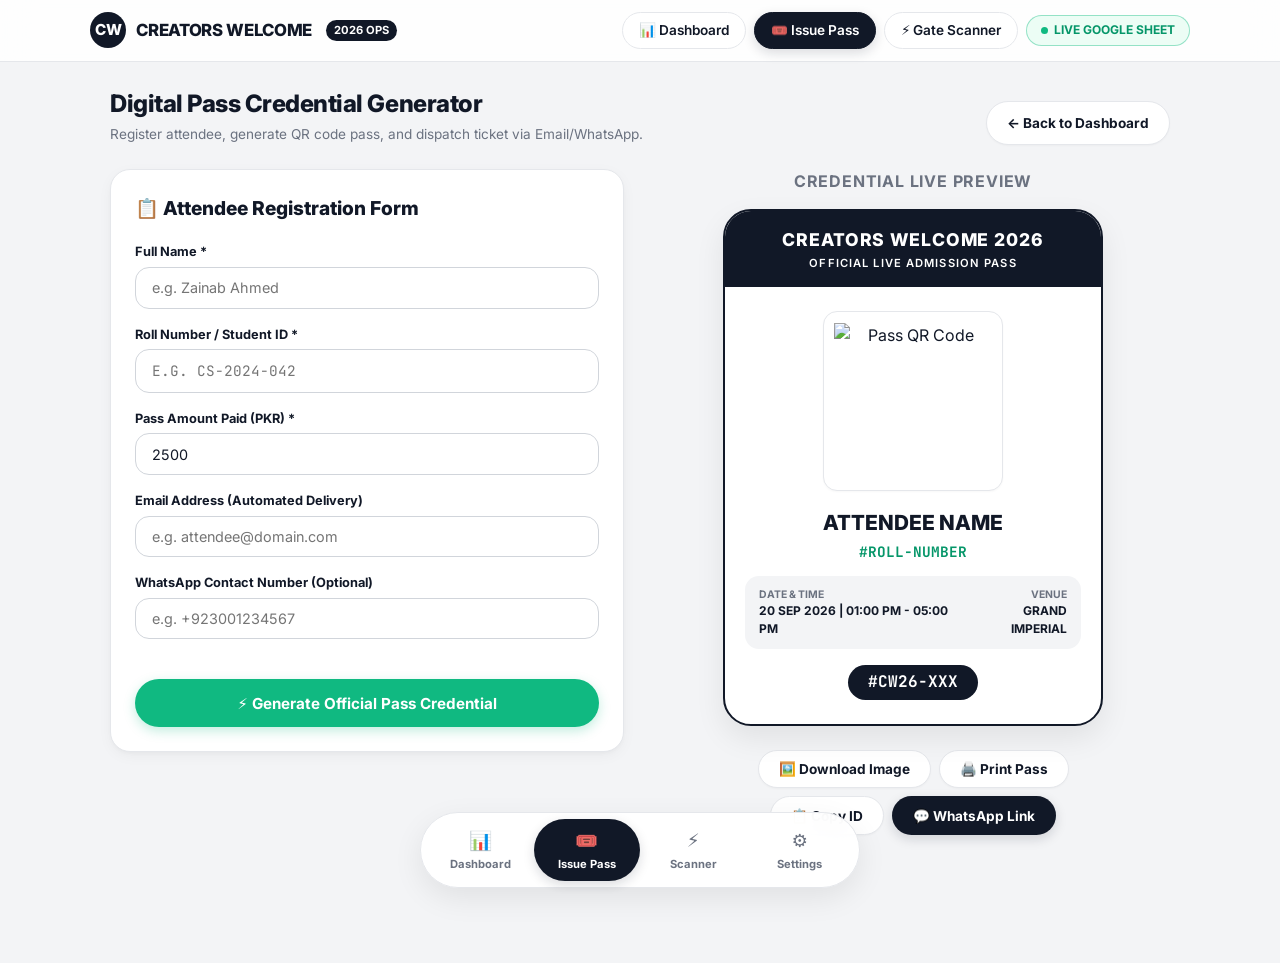
==== commit 58cad94d: "Redesign UI to soft modern light mode pill aesthetic and fix scanner script syntax" ====
--- a/generate.html
+++ b/generate.html
@@ -5,7 +5,7 @@
   <meta name="viewport" content="width=device-width, initial-scale=1.0">
   <title>Creators Welcome 2026 — Digital Pass Generator</title>
   <meta name="description" content="Issue high-resolution event pass credentials for Creators Welcome 2026">
-  <link rel="stylesheet" href="assets/css/styles.css">
+  <link rel="stylesheet" href="assets/css/styles.css?v=3.0">
 </head>
 <body>
 
@@ -17,14 +17,14 @@
         <div>
           <div class="brand-title">CREATORS WELCOME</div>
         </div>
-        <span class="brand-badge">2026 OPS</span>
+        <span class="brand-badge" style="background: var(--dark-main); color: var(--white); font-size: 0.7rem; padding: 2px 8px; border-radius: var(--radius-pill); font-weight: 700; margin-left: 4px;">2026 OPS</span>
       </a>
 
       <div class="nav-links">
         <a href="index.html" class="nav-item">📊 Dashboard</a>
         <a href="generate.html" class="nav-item active">🎟️ Issue Pass</a>
         <a href="scan.html" class="nav-item">⚡ Gate Scanner</a>
-        <div id="connectionStatusBadge" class="connection-badge mock">
+        <div id="connectionStatusBadge" class="connection-badge mock" onclick="document.getElementById('settingsModal') && document.getElementById('settingsModal').classList.add('open')">
           <span class="pulse-dot"></span> CHECKING...
         </div>
       </div>
@@ -48,7 +48,7 @@
       
       <!-- Registration Form -->
       <div class="card">
-        <h2 style="font-size: 1.2rem; font-weight: 800; color: var(--white); margin-bottom: 1.25rem;">
+        <h2 style="font-size: 1.2rem; font-weight: 800; color: var(--dark-main); margin-bottom: 1.25rem;">
           📋 Attendee Registration Form
         </h2>
 
@@ -142,8 +142,28 @@
 
   </main>
 
-  <script src="assets/js/app.js?v=2.0"></script>
-  <script src="assets/js/api.js?v=2.0"></script>
+  <!-- Mobile Bottom Navigation Bar -->
+  <div class="bottom-nav">
+    <a href="index.html" class="bottom-nav-item">
+      <span class="nav-icon">📊</span>
+      <span>Dashboard</span>
+    </a>
+    <a href="generate.html" class="bottom-nav-item active">
+      <span class="nav-icon">🎟️</span>
+      <span>Issue Pass</span>
+    </a>
+    <a href="scan.html" class="bottom-nav-item">
+      <span class="nav-icon">⚡</span>
+      <span>Scanner</span>
+    </a>
+    <a href="#" onclick="document.getElementById('settingsModal') && document.getElementById('settingsModal').classList.add('open')" class="bottom-nav-item">
+      <span class="nav-icon">⚙️</span>
+      <span>Settings</span>
+    </a>
+  </div>
+
+  <script src="assets/js/app.js?v=3.0"></script>
+  <script src="assets/js/api.js?v=3.0"></script>
   <script>
     let currentPassId = '#CW26-PREVIEW';
     let currentPassData = null;
--- a/assets/css/styles.css
+++ b/assets/css/styles.css
@@ -1,49 +1,57 @@
 /* ==========================================================================
-   CREATORS WELCOME 2026 - ULTRA MINIMALIST GREEN & WHITE DESIGN SYSTEM
+   CREATORS WELCOME 2026 - MODERN LIGHT-MODE PILL & MONOCHROME DESIGN SYSTEM
+   Inspired by Minimal Soft Neomorphic & Pill Mobile App Interfaces
    ========================================================================== */
 
-@import url('https://fonts.googleapis.com/css2?family=Inter:wght@300;400;500;600;700;800&family=JetBrains+Mono:wght@400;500;600;700&display=swap');
+@import url('https://fonts.googleapis.com/css2?family=Inter:wght@400;500;600;700;800&family=JetBrains+Mono:wght@500;600;700&display=swap');
 
 :root {
-  /* Ultra Minimal Green & White Palette */
+  /* Color Palette matching Reference Image */
+  --bg-main: #f3f4f6;
+  --bg-card: #ffffff;
+  --bg-subtle: #f9fafb;
+  
+  --dark-main: #111827;
+  --dark-subtle: #1f2937;
+  --dark-pill: #0f172a;
+  
   --emerald-600: #059669;
   --emerald-500: #10b981;
-  --emerald-400: #34d399;
-  --emerald-950: #022c22;
-  --emerald-900: #064e3b;
   --emerald-100: #d1fae5;
-
-  --slate-950: #090d16;
+  --emerald-50: #ecfdf5;
+
+  --rose-500: #ef4444;
+  --amber-500: #f59e0b;
+
   --slate-900: #0f172a;
-  --slate-800: #1e293b;
-  --slate-700: #334155;
-  --slate-600: #475569;
-  --slate-400: #94a3b8;
-  --slate-300: #cbd5e1;
-  --slate-200: #e2e8f0;
-  --slate-100: #f1f5f9;
-
-  --rose-500: #f43f5e;
-  --amber-500: #f59e0b;
+  --slate-700: #374151;
+  --slate-500: #6b7280;
+  --slate-400: #9ca3af;
+  --slate-300: #d1d5db;
+  --slate-200: #e5e7eb;
+  --slate-100: #f3f4f6;
+
   --white: #ffffff;
 
-  /* Minimalist Semantic Variables */
-  --bg-main: var(--slate-950);
-  --bg-card: rgba(15, 23, 42, 0.85);
-  --bg-card-solid: var(--slate-900);
-  --border-color: rgba(255, 255, 255, 0.08);
-  --text-main: var(--white);
-  --text-muted: var(--slate-400);
-  --accent-green: var(--emerald-500);
-
-  /* Fonts & Radius */
+  /* Semantic Theme Variables */
+  --border-color: #e5e7eb;
+  --text-main: var(--dark-main);
+  --text-muted: var(--slate-500);
+
+  /* Elevation Shadows & Radius */
+  --shadow-sm: 0 1px 2px 0 rgba(0, 0, 0, 0.03);
+  --shadow-md: 0 4px 16px -2px rgba(0, 0, 0, 0.05), 0 2px 4px -1px rgba(0, 0, 0, 0.03);
+  --shadow-lg: 0 10px 25px -5px rgba(0, 0, 0, 0.08), 0 8px 10px -6px rgba(0, 0, 0, 0.04);
+  --shadow-pill: 0 4px 12px rgba(15, 23, 42, 0.15);
+
   --font-sans: 'Inter', system-ui, -apple-system, sans-serif;
   --font-mono: 'JetBrains Mono', monospace;
-  --shadow-subtle: 0 4px 20px rgba(0, 0, 0, 0.3);
-  --radius-sm: 6px;
-  --radius-md: 10px;
-  --radius-lg: 14px;
-  --radius-xl: 18px;
+
+  --radius-sm: 8px;
+  --radius-md: 14px;
+  --radius-lg: 20px;
+  --radius-xl: 28px;
+  --radius-pill: 9999px;
 }
 
 * {
@@ -61,23 +69,24 @@
   flex-direction: column;
   line-height: 1.5;
   -webkit-font-smoothing: antialiased;
+  padding-bottom: 80px; /* Space for mobile bottom nav */
 }
 
 /* ==========================================================================
-   MINIMAL NAVIGATION BAR
+   MINIMAL TOP NAVBAR & PILL BADGES
    ========================================================================== */
 .navbar {
-  background: rgba(9, 13, 22, 0.9);
-  backdrop-filter: blur(12px);
+  background: rgba(255, 255, 255, 0.85);
+  backdrop-filter: blur(16px);
   border-bottom: 1px solid var(--border-color);
   position: sticky;
   top: 0;
   z-index: 100;
-  padding: 0.75rem 1.5rem;
+  padding: 0.75rem 1.25rem;
 }
 
 .navbar-container {
-  max-width: 1200px;
+  max-width: 1100px;
   margin: 0 auto;
   display: flex;
   align-items: center;
@@ -89,15 +98,15 @@
   align-items: center;
   gap: 0.65rem;
   text-decoration: none;
-  color: var(--white);
+  color: var(--dark-main);
 }
 
 .brand-icon {
-  width: 32px;
-  height: 32px;
-  background: var(--emerald-500);
-  color: #000000;
-  border-radius: var(--radius-sm);
+  width: 36px;
+  height: 36px;
+  background: var(--dark-main);
+  color: var(--white);
+  border-radius: 50%;
   display: flex;
   align-items: center;
   justify-content: center;
@@ -106,52 +115,51 @@
 }
 
 .brand-title {
-  font-weight: 700;
-  font-size: 1.1rem;
+  font-weight: 800;
+  font-size: 1.05rem;
   letter-spacing: -0.02em;
-  color: var(--white);
-}
-
-.brand-badge {
-  font-size: 0.65rem;
-  font-weight: 700;
-  padding: 2px 8px;
-  border-radius: 9999px;
-  background: rgba(16, 185, 129, 0.1);
-  color: var(--emerald-500);
-  border: 1px solid rgba(16, 185, 129, 0.3);
+  color: var(--dark-main);
+}
+
+.nav-pill-title {
+  background: var(--dark-main);
+  color: var(--white);
+  padding: 0.4rem 1.25rem;
+  border-radius: var(--radius-pill);
+  font-weight: 700;
+  font-size: 0.85rem;
+  letter-spacing: 0.05em;
   text-transform: uppercase;
-  letter-spacing: 0.05em;
 }
 
 .nav-links {
   display: flex;
   align-items: center;
-  gap: 0.4rem;
+  gap: 0.5rem;
 }
 
 .nav-item {
-  color: var(--slate-400);
+  color: var(--slate-600);
   text-decoration: none;
-  padding: 0.45rem 0.85rem;
-  border-radius: var(--radius-sm);
+  padding: 0.45rem 1rem;
+  border-radius: var(--radius-pill);
   font-size: 0.85rem;
-  font-weight: 500;
+  font-weight: 600;
   transition: all 0.15s ease;
-  display: flex;
-  align-items: center;
-  gap: 0.4rem;
-}
-
-.nav-item:hover, .nav-item.active {
-  color: var(--white);
-  background: rgba(255, 255, 255, 0.05);
+  background: var(--white);
+  border: 1px solid var(--border-color);
+}
+
+.nav-item:hover {
+  background: var(--slate-100);
+  color: var(--dark-main);
 }
 
 .nav-item.active {
-  color: var(--emerald-500);
-  background: rgba(16, 185, 129, 0.1);
-  border: 1px solid rgba(16, 185, 129, 0.25);
+  background: var(--dark-main);
+  color: var(--white);
+  border-color: var(--dark-main);
+  box-shadow: var(--shadow-pill);
 }
 
 /* Connection Status Badge */
@@ -159,88 +167,135 @@
   display: flex;
   align-items: center;
   gap: 0.4rem;
-  padding: 0.3rem 0.75rem;
-  border-radius: 9999px;
-  font-size: 0.7rem;
-  font-weight: 600;
+  padding: 0.35rem 0.85rem;
+  border-radius: var(--radius-pill);
+  font-size: 0.75rem;
+  font-weight: 700;
   cursor: pointer;
   transition: all 0.2s ease;
+  background: var(--white);
+  border: 1px solid var(--border-color);
 }
 
 .connection-badge.live {
-  background: rgba(16, 185, 129, 0.1);
-  color: var(--emerald-500);
-  border: 1px solid rgba(16, 185, 129, 0.3);
+  background: var(--emerald-50);
+  color: var(--emerald-600);
+  border-color: rgba(16, 185, 129, 0.4);
 }
 
 .connection-badge.mock {
-  background: rgba(245, 158, 11, 0.1);
+  background: #fffbebf5;
   color: var(--amber-500);
-  border: 1px solid rgba(245, 158, 11, 0.3);
+  border-color: rgba(245, 158, 11, 0.4);
 }
 
 .pulse-dot {
-  width: 6px;
-  height: 6px;
+  width: 7px;
+  height: 7px;
   border-radius: 50%;
-  position: relative;
-}
-
+}
 .connection-badge.live .pulse-dot { background: var(--emerald-500); }
 .connection-badge.mock .pulse-dot { background: var(--amber-500); }
 
 /* ==========================================================================
-   MAIN CONTAINER & MINIMAL METRICS
+   FIXED MOBILE BOTTOM NAVIGATION BAR
+   ========================================================================== */
+.bottom-nav {
+  position: fixed;
+  bottom: 12px;
+  left: 50%;
+  transform: translateX(-50%);
+  width: calc(100% - 32px);
+  max-width: 440px;
+  background: rgba(255, 255, 255, 0.95);
+  backdrop-filter: blur(16px);
+  border: 1px solid var(--border-color);
+  border-radius: var(--radius-pill);
+  padding: 6px;
+  box-shadow: 0 10px 30px rgba(0, 0, 0, 0.08);
+  display: flex;
+  align-items: center;
+  justify-content: space-around;
+  z-index: 500;
+}
+
+.bottom-nav-item {
+  flex: 1;
+  display: flex;
+  flex-direction: column;
+  align-items: center;
+  justify-content: center;
+  padding: 8px 4px;
+  border-radius: var(--radius-pill);
+  text-decoration: none;
+  color: var(--slate-500);
+  font-size: 0.7rem;
+  font-weight: 700;
+  transition: all 0.15s ease;
+  gap: 2px;
+}
+
+.bottom-nav-item .nav-icon {
+  font-size: 1.15rem;
+}
+
+.bottom-nav-item.active {
+  background: var(--dark-main);
+  color: var(--white);
+  box-shadow: var(--shadow-pill);
+}
+
+/* ==========================================================================
+   MAIN CONTAINER & METRICS
    ========================================================================== */
 .main-wrapper {
-  max-width: 1200px;
+  max-width: 1100px;
   width: 100%;
   margin: 0 auto;
-  padding: 2rem 1.5rem 4rem 1.5rem;
+  padding: 1.5rem 1.25rem 3rem 1.25rem;
   flex: 1;
 }
 
 .page-header {
-  margin-bottom: 2rem;
+  margin-bottom: 1.5rem;
   display: flex;
   align-items: flex-end;
   justify-content: space-between;
   gap: 1rem;
-  border-bottom: 1px solid var(--border-color);
-  padding-bottom: 1.25rem;
 }
 
 .page-title {
-  font-size: 1.65rem;
-  font-weight: 700;
+  font-size: 1.5rem;
+  font-weight: 800;
   letter-spacing: -0.02em;
-  color: var(--white);
+  color: var(--dark-main);
 }
 
 .page-subtitle {
-  color: var(--slate-400);
-  font-size: 0.9rem;
-  margin-top: 0.2rem;
-}
-
-/* Metric Cards Grid */
+  color: var(--slate-500);
+  font-size: 0.85rem;
+  margin-top: 0.15rem;
+}
+
+/* Metric Cards Grid matching Reference Image */
 .metrics-grid {
   display: grid;
-  grid-template-columns: repeat(auto-fit, minmax(210px, 1fr));
+  grid-template-columns: repeat(auto-fit, minmax(200px, 1fr));
   gap: 1rem;
-  margin-bottom: 2rem;
+  margin-bottom: 1.5rem;
 }
 
 .metric-card {
   background: var(--bg-card);
   border: 1px solid var(--border-color);
-  border-radius: var(--radius-md);
+  border-radius: var(--radius-lg);
   padding: 1.25rem;
-  transition: border-color 0.15s ease;
+  box-shadow: var(--shadow-md);
+  transition: transform 0.15s ease;
 }
 
 .metric-card:hover {
-  border-color: rgba(16, 185, 129, 0.3);
+  transform: translateY(-2px);
 }
 
 .metric-header {
@@ -252,53 +307,55 @@
 
 .metric-label {
   font-size: 0.75rem;
-  font-weight: 600;
+  font-weight: 700;
   text-transform: uppercase;
   letter-spacing: 0.05em;
-  color: var(--slate-400);
+  color: var(--slate-500);
 }
 
 .metric-value {
   font-size: 1.75rem;
-  font-weight: 700;
+  font-weight: 800;
   font-family: var(--font-mono);
-  color: var(--white);
+  color: var(--dark-main);
 }
 
 .metric-sub {
   font-size: 0.75rem;
-  color: var(--slate-400);
-  margin-top: 0.35rem;
+  color: var(--slate-500);
+  margin-top: 0.25rem;
 }
 
 .progress-bar-container {
   width: 100%;
-  height: 4px;
-  background: rgba(255, 255, 255, 0.08);
-  border-radius: 9999px;
+  height: 6px;
+  background: var(--slate-100);
+  border-radius: var(--radius-pill);
   margin-top: 0.65rem;
   overflow: hidden;
+  display: flex;
+  gap: 2px;
 }
 
 .progress-bar-fill {
   height: 100%;
-  background: var(--emerald-500);
-  border-radius: 9999px;
+  background: var(--dark-main);
+  border-radius: var(--radius-pill);
   transition: width 0.4s ease;
 }
 
 /* ==========================================================================
-   MINIMAL BUTTONS & FORMS
+   BUTTONS & FORM CONTROL (ROUNDED PILL STYLING)
    ========================================================================== */
 .btn {
   display: inline-flex;
   align-items: center;
   justify-content: center;
   gap: 0.4rem;
-  padding: 0.6rem 1.1rem;
+  padding: 0.65rem 1.25rem;
   font-size: 0.85rem;
-  font-weight: 600;
-  border-radius: var(--radius-sm);
+  font-weight: 700;
+  border-radius: var(--radius-pill);
   border: 1px solid transparent;
   cursor: pointer;
   transition: all 0.15s ease;
@@ -306,40 +363,51 @@
   font-family: var(--font-sans);
 }
 
-.btn-primary, .btn-emerald {
+.btn-primary, .btn-dark {
+  background: var(--dark-main);
+  color: var(--white);
+  box-shadow: var(--shadow-pill);
+}
+
+.btn-primary:hover, .btn-dark:hover {
+  background: var(--dark-subtle);
+  transform: translateY(-1px);
+}
+
+.btn-emerald {
   background: var(--emerald-500);
-  color: #000000;
-  font-weight: 700;
-}
-
-.btn-primary:hover, .btn-emerald:hover {
-  background: var(--emerald-400);
+  color: var(--white);
+  box-shadow: 0 4px 12px rgba(16, 185, 129, 0.25);
+}
+
+.btn-emerald:hover {
+  background: var(--emerald-600);
   transform: translateY(-1px);
 }
 
 .btn-secondary {
-  background: rgba(255, 255, 255, 0.04);
-  color: var(--slate-200);
-  border: 1px solid var(--border-color);
+  background: var(--white);
+  color: var(--dark-main);
+  border: 1px solid var(--border-color);
+  box-shadow: var(--shadow-sm);
 }
 
 .btn-secondary:hover {
-  background: rgba(255, 255, 255, 0.08);
-  color: var(--white);
+  background: var(--slate-100);
 }
 
 .btn-ghost {
   background: transparent;
-  color: var(--slate-400);
+  color: var(--slate-600);
 }
 
 .btn-ghost:hover {
-  background: rgba(255, 255, 255, 0.05);
-  color: var(--white);
+  background: rgba(0, 0, 0, 0.04);
+  color: var(--dark-main);
 }
 
 .btn-lg {
-  padding: 0.75rem 1.5rem;
+  padding: 0.85rem 1.75rem;
   font-size: 0.95rem;
 }
 
@@ -354,26 +422,27 @@
 .form-label {
   display: block;
   font-size: 0.8rem;
-  font-weight: 600;
-  color: var(--slate-300);
+  font-weight: 700;
+  color: var(--dark-main);
   margin-bottom: 0.35rem;
 }
 
 .form-control {
   width: 100%;
-  padding: 0.65rem 0.85rem;
-  background: rgba(15, 23, 42, 0.8);
-  border: 1px solid var(--slate-800);
-  border-radius: var(--radius-sm);
-  color: var(--white);
+  padding: 0.7rem 1rem;
+  background: var(--white);
+  border: 1px solid var(--slate-300);
+  border-radius: var(--radius-md);
+  color: var(--dark-main);
   font-size: 0.9rem;
   font-family: var(--font-sans);
   outline: none;
-  transition: border-color 0.15s ease;
+  transition: border-color 0.15s ease, box-shadow 0.15s ease;
 }
 
 .form-control:focus {
-  border-color: var(--emerald-500);
+  border-color: var(--dark-main);
+  box-shadow: 0 0 0 3px rgba(17, 24, 39, 0.08);
 }
 
 .form-control.mono {
@@ -389,12 +458,12 @@
   border: 1px solid var(--border-color);
   border-radius: var(--radius-lg);
   padding: 1.5rem;
-  box-shadow: var(--shadow-subtle);
+  box-shadow: var(--shadow-md);
 }
 
 .table-wrapper {
   overflow-x: auto;
-  border-radius: var(--radius-sm);
+  border-radius: var(--radius-md);
   border: 1px solid var(--border-color);
 }
 
@@ -406,9 +475,9 @@
 }
 
 .table th {
-  background: rgba(9, 13, 22, 0.95);
-  color: var(--slate-400);
-  font-weight: 600;
+  background: var(--slate-100);
+  color: var(--slate-700);
+  font-weight: 700;
   text-transform: uppercase;
   font-size: 0.7rem;
   letter-spacing: 0.05em;
@@ -418,20 +487,20 @@
 
 .table td {
   padding: 0.85rem 1rem;
-  border-bottom: 1px solid rgba(255, 255, 255, 0.04);
-  color: var(--slate-200);
+  border-bottom: 1px solid var(--slate-100);
+  color: var(--dark-main);
 }
 
 .table tbody tr:hover {
-  background: rgba(255, 255, 255, 0.02);
+  background: var(--bg-subtle);
 }
 
 .status-badge {
   display: inline-flex;
   align-items: center;
   gap: 0.3rem;
-  padding: 0.2rem 0.55rem;
-  border-radius: 9999px;
+  padding: 0.25rem 0.65rem;
+  border-radius: var(--radius-pill);
   font-size: 0.7rem;
   font-weight: 700;
   text-transform: uppercase;
@@ -439,38 +508,38 @@
 }
 
 .status-badge.unused {
-  background: rgba(245, 158, 11, 0.1);
+  background: #fffbebf5;
   color: var(--amber-500);
-  border: 1px solid rgba(245, 158, 11, 0.25);
+  border: 1px solid rgba(245, 158, 11, 0.3);
 }
 
 .status-badge.used {
-  background: rgba(16, 185, 129, 0.1);
-  color: var(--emerald-500);
-  border: 1px solid rgba(16, 185, 129, 0.25);
+  background: var(--emerald-50);
+  color: var(--emerald-600);
+  border: 1px solid rgba(16, 185, 129, 0.3);
 }
 
 /* ==========================================================================
-   PASS TICKET CARD PREVIEW
+   DIGITAL PASS TICKET CARD PREVIEW
    ========================================================================== */
 .pass-ticket-card {
   width: 100%;
   max-width: 380px;
   margin: 0 auto;
-  background: var(--slate-900);
-  border: 1px solid var(--emerald-500);
-  border-radius: var(--radius-lg);
+  background: var(--white);
+  border: 2px solid var(--dark-main);
+  border-radius: var(--radius-xl);
   overflow: hidden;
-  box-shadow: 0 10px 30px rgba(0, 0, 0, 0.5);
+  box-shadow: 0 12px 30px rgba(0, 0, 0, 0.08);
   position: relative;
-  color: var(--white);
+  color: var(--dark-main);
 }
 
 .pass-header-banner {
-  background: var(--emerald-900);
-  border-bottom: 1px solid var(--emerald-500);
+  background: var(--dark-main);
   padding: 1rem 1.25rem;
   text-align: center;
+  color: var(--white);
 }
 
 .pass-header-title {
@@ -478,7 +547,6 @@
   font-weight: 800;
   letter-spacing: 0.05em;
   text-transform: uppercase;
-  color: var(--emerald-100);
 }
 
 .pass-header-sub {
@@ -499,7 +567,8 @@
 }
 
 .pass-qr-frame {
-  background: #ffffff;
+  background: var(--white);
+  border: 1px solid var(--slate-200);
   padding: 0.65rem;
   border-radius: var(--radius-md);
   margin-bottom: 1rem;
@@ -508,6 +577,7 @@
   display: flex;
   align-items: center;
   justify-content: center;
+  box-shadow: var(--shadow-sm);
 }
 
 .pass-qr-frame img {
@@ -517,17 +587,17 @@
 }
 
 .pass-attendee-name {
-  font-size: 1.25rem;
-  font-weight: 700;
-  color: var(--white);
-  margin-bottom: 0.2rem;
+  font-size: 1.3rem;
+  font-weight: 800;
+  color: var(--dark-main);
+  margin-bottom: 0.15rem;
 }
 
 .pass-attendee-roll {
   font-family: var(--font-mono);
   font-size: 0.9rem;
-  color: var(--emerald-500);
-  font-weight: 600;
+  color: var(--emerald-600);
+  font-weight: 700;
   margin-bottom: 0.85rem;
 }
 
@@ -535,10 +605,9 @@
   width: 100%;
   display: flex;
   justify-content: space-between;
-  background: rgba(255, 255, 255, 0.03);
+  background: var(--slate-100);
   padding: 0.65rem 0.85rem;
-  border-radius: var(--radius-sm);
-  border: 1px solid var(--border-color);
+  border-radius: var(--radius-md);
   font-size: 0.75rem;
   margin-bottom: 0.5rem;
 }
@@ -551,30 +620,30 @@
 }
 
 .pass-meta-label {
-  color: var(--text-muted);
+  color: var(--slate-500);
   font-size: 0.65rem;
   text-transform: uppercase;
+  font-weight: 700;
 }
 
 .pass-meta-val {
-  font-weight: 600;
-  color: var(--slate-100);
+  font-weight: 700;
+  color: var(--dark-main);
 }
 
 .pass-id-chip {
-  background: rgba(16, 185, 129, 0.1);
-  border: 1px solid var(--emerald-500);
-  color: var(--emerald-500);
+  background: var(--dark-main);
+  color: var(--white);
   font-family: var(--font-mono);
   font-size: 1rem;
   font-weight: 700;
-  padding: 0.35rem 1rem;
-  border-radius: 9999px;
+  padding: 0.35rem 1.25rem;
+  border-radius: var(--radius-pill);
   margin-top: 0.5rem;
 }
 
 /* ==========================================================================
-   SINGLE SCREEN MOBILE SCANNER LAYOUT (MINIMAL MINT GREEN)
+   SINGLE SCREEN MOBILE SCANNER LAYOUT (NEOMORPHIC PILL STYLING)
    ========================================================================== */
 .mobile-scanner-wrapper {
   max-width: 420px;
@@ -592,9 +661,9 @@
   background: #000000;
   border-radius: var(--radius-lg);
   overflow: hidden;
-  border: 2px solid var(--slate-800);
+  border: 3px solid var(--dark-main);
+  box-shadow: var(--shadow-md);
   position: relative;
-  transition: border-color 0.2s ease;
 }
 
 .scanner-viewport-compact.validating {
@@ -604,9 +673,9 @@
 .status-bar-container {
   width: 100%;
   max-width: 360px;
-  border-radius: var(--radius-sm);
-  padding: 0.65rem 0.85rem;
-  font-weight: 700;
+  border-radius: var(--radius-pill);
+  padding: 0.7rem 1rem;
+  font-weight: 800;
   text-align: center;
   font-size: 0.95rem;
   transition: all 0.2s ease;
@@ -617,49 +686,53 @@
 }
 
 .status-bar-container.idle {
-  background: rgba(255, 255, 255, 0.04);
-  border: 1px solid var(--border-color);
-  color: var(--white);
+  background: var(--white);
+  border: 1px solid var(--border-color);
+  color: var(--dark-main);
+  box-shadow: var(--shadow-sm);
 }
 
 .status-bar-container.validating {
-  background: rgba(245, 158, 11, 0.15);
-  border: 1px solid var(--amber-500);
-  color: var(--amber-500);
+  background: #fef3c7;
+  border: 2px solid var(--amber-500);
+  color: #b45309;
 }
 
 .status-bar-container.approved {
-  background: rgba(16, 185, 129, 0.2);
-  border: 1px solid var(--emerald-500);
-  color: var(--emerald-400);
+  background: var(--emerald-500);
+  border: 2px solid var(--emerald-600);
+  color: var(--white);
+  box-shadow: 0 4px 16px rgba(16, 185, 129, 0.3);
 }
 
 .status-bar-container.duplicate {
-  background: rgba(244, 63, 94, 0.2);
-  border: 1px solid var(--rose-500);
-  color: var(--rose-500);
+  background: var(--rose-500);
+  border: 2px solid #dc2626;
+  color: var(--white);
+  box-shadow: 0 4px 16px rgba(239, 68, 68, 0.3);
 }
 
 .status-bar-container.invalid {
-  background: rgba(245, 158, 11, 0.2);
-  border: 1px solid var(--amber-500);
-  color: var(--amber-500);
+  background: #fef3c7;
+  border: 2px solid var(--amber-500);
+  color: #b45309;
 }
 
 .attendee-details-compact {
   width: 100%;
   max-width: 360px;
-  background: var(--bg-card);
+  background: var(--white);
   border: 1px solid var(--border-color);
   border-radius: var(--radius-lg);
-  padding: 1rem;
+  padding: 1.1rem;
   text-align: center;
+  box-shadow: var(--shadow-md);
 }
 
 .scan-overlay {
   position: absolute;
   top: 0; left: 0; right: 0; bottom: 0;
-  background: rgba(9, 13, 22, 0.85);
+  background: rgba(255, 255, 255, 0.9);
   backdrop-filter: blur(4px);
   display: flex;
   flex-direction: column;
@@ -669,6 +742,7 @@
   opacity: 0;
   visibility: hidden;
   transition: all 0.15s ease;
+  color: var(--dark-main);
 }
 
 .scan-overlay.active {
@@ -679,8 +753,8 @@
 .spinner-ring {
   width: 36px;
   height: 36px;
-  border: 3px solid rgba(16, 185, 129, 0.2);
-  border-top: 3px solid var(--emerald-500);
+  border: 3px solid rgba(17, 24, 39, 0.15);
+  border-top: 3px solid var(--dark-main);
   border-radius: 50%;
   animation: spin 0.8s linear infinite;
   margin-bottom: 0.5rem;
@@ -696,7 +770,7 @@
    ========================================================================== */
 .toast-container {
   position: fixed;
-  bottom: 1.5rem;
+  bottom: 5.5rem;
   right: 1.5rem;
   z-index: 1000;
   display: flex;
@@ -710,25 +784,25 @@
   min-width: 280px;
   max-width: 360px;
   padding: 0.75rem 1rem;
-  border-radius: var(--radius-sm);
-  background: rgba(15, 23, 42, 0.95);
-  border: 1px solid var(--border-color);
-  color: var(--white);
+  border-radius: var(--radius-md);
+  background: var(--dark-main);
+  color: var(--white);
+  box-shadow: var(--shadow-lg);
   display: flex;
   align-items: center;
   gap: 0.65rem;
 }
 
-.toast.success { border-left: 3px solid var(--emerald-500); }
-.toast.error { border-left: 3px solid var(--rose-500); }
-.toast.warning { border-left: 3px solid var(--amber-500); }
-.toast.info { border-left: 3px solid var(--emerald-500); }
+.toast.success { border-left: 4px solid var(--emerald-500); }
+.toast.error { border-left: 4px solid var(--rose-500); }
+.toast.warning { border-left: 4px solid var(--amber-500); }
+.toast.info { border-left: 4px solid var(--white); }
 
 .modal-overlay {
   position: fixed;
   top: 0; left: 0; right: 0; bottom: 0;
-  background: rgba(2, 6, 23, 0.85);
-  backdrop-filter: blur(6px);
+  background: rgba(17, 24, 39, 0.6);
+  backdrop-filter: blur(8px);
   z-index: 900;
   display: flex;
   align-items: center;
@@ -744,12 +818,13 @@
 }
 
 .modal-content {
-  background: var(--slate-900);
-  border: 1px solid var(--border-color);
-  border-radius: var(--radius-lg);
+  background: var(--white);
+  border: 1px solid var(--border-color);
+  border-radius: var(--radius-xl);
   max-width: 500px;
   width: 90%;
-  padding: 1.5rem;
+  padding: 1.75rem;
+  box-shadow: var(--shadow-lg);
   transform: scale(0.95);
   transition: transform 0.2s ease;
 }
@@ -767,15 +842,15 @@
 
 .modal-title {
   font-size: 1.15rem;
-  font-weight: 700;
-  color: var(--white);
+  font-weight: 800;
+  color: var(--dark-main);
 }
 
 @media print {
   body { background: #ffffff !important; color: #000000 !important; }
-  .navbar, .btn, .page-header, .metrics-grid, .toast-container, .modal-overlay { display: none !important; }
+  .navbar, .bottom-nav, .btn, .page-header, .metrics-grid, .toast-container, .modal-overlay { display: none !important; }
   .main-wrapper { padding: 0 !important; margin: 0 !important; max-width: 100% !important; }
   .pass-ticket-card { border: 2px solid #000000 !important; box-shadow: none !important; max-width: 100% !important; page-break-inside: avoid; background: #ffffff !important; color: #000000 !important; }
-  .pass-header-banner { background: #059669 !important; -webkit-print-color-adjust: exact; }
+  .pass-header-banner { background: #111827 !important; -webkit-print-color-adjust: exact; }
   .pass-attendee-name, .pass-attendee-roll { color: #000000 !important; }
 }
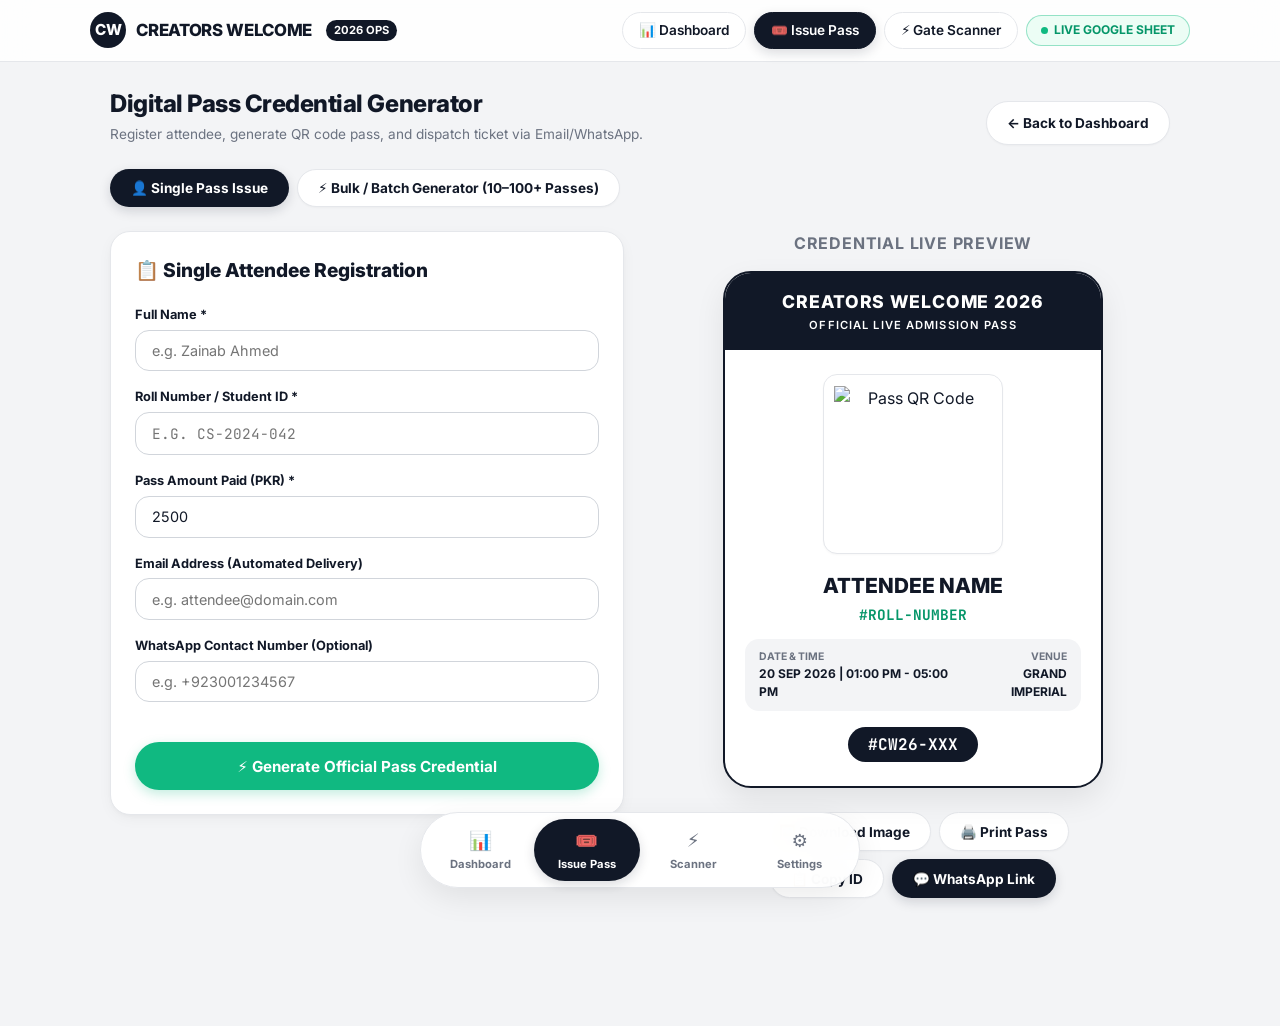
==== commit b1e81451: "Add 1-click Batch Pass Generator for 10-100+ attendees via Web UI and Google Sheets menu" ====
--- a/generate.html
+++ b/generate.html
@@ -44,12 +44,23 @@
       </div>
     </div>
 
-    <div style="display: grid; grid-template-columns: repeat(auto-fit, minmax(340px, 1fr)); gap: 2rem; align-items: start;">
+    <!-- Mode Selector Pills -->
+    <div style="display: flex; gap: 0.5rem; margin-bottom: 1.5rem;">
+      <button id="tabBtnSingle" class="btn btn-dark" onclick="switchGenTab('single')">
+        👤 Single Pass Issue
+      </button>
+      <button id="tabBtnBatch" class="btn btn-secondary" onclick="switchGenTab('batch')">
+        ⚡ Bulk / Batch Generator (10–100+ Passes)
+      </button>
+    </div>
+
+    <!-- SINGLE PASS VIEW -->
+    <div id="viewSinglePass" style="display: grid; grid-template-columns: repeat(auto-fit, minmax(340px, 1fr)); gap: 2rem; align-items: start;">
       
       <!-- Registration Form -->
       <div class="card">
         <h2 style="font-size: 1.2rem; font-weight: 800; color: var(--dark-main); margin-bottom: 1.25rem;">
-          📋 Attendee Registration Form
+          📋 Single Attendee Registration
         </h2>
 
         <form id="passForm" onsubmit="handleGeneratePass(event)">
@@ -138,6 +149,71 @@
 
       </div>
 
+    </div>
+
+    <!-- BULK / BATCH GENERATOR VIEW -->
+    <div id="viewBatchPass" style="display: none; max-width: 800px; margin: 0 auto;">
+      <div class="card">
+        <div style="display: flex; justify-content: space-between; align-items: center; flex-wrap: wrap; gap: 1rem; margin-bottom: 1rem;">
+          <div>
+            <h2 style="font-size: 1.25rem; font-weight: 800; color: var(--dark-main);">⚡ Bulk / Batch Pass Generator</h2>
+            <p style="font-size: 0.85rem; color: var(--slate-500);">Issue 10 to 100+ event credentials in a single click with automated email delivery.</p>
+          </div>
+          <div style="display: flex; gap: 0.5rem;">
+            <button class="btn btn-secondary" onclick="fillSampleBatch()" style="font-size: 0.8rem; padding: 0.4rem 0.8rem;">⚡ Fill 10 Sample Rows</button>
+            <input type="file" id="batchCsvFile" accept=".csv, .txt" style="display:none;" onchange="handleCsvFileUpload(event)">
+            <button class="btn btn-secondary" onclick="document.getElementById('batchCsvFile').click()" style="font-size: 0.8rem; padding: 0.4rem 0.8rem;">📂 Load CSV File</button>
+          </div>
+        </div>
+
+        <div class="form-group">
+          <label class="form-label">Paste Attendee List (CSV Format: Name, RollNo, Email, WhatsApp, Amount)</label>
+          <textarea id="batchInputText" class="form-control" rows="8" style="font-family: var(--font-mono); font-size: 0.85rem; line-height: 1.5;" placeholder="Zainab Ahmed, CS-2024-001, zainab@example.com, +923001234567, 2500&#10;Ali Khan, CS-2024-002, ali@example.com, +923001234568, 2500&#10;Usman Tariq, CS-2024-003, usman@example.com, +923001234569, 2500"></textarea>
+        </div>
+
+        <div style="display: flex; justify-content: space-between; align-items: center; margin-top: 1rem;">
+          <div id="batchDetectedCount" style="font-size: 0.85rem; font-weight: 700; color: var(--slate-500);">
+            Ready: 0 attendees detected
+          </div>
+          <button id="btnSubmitBatch" class="btn btn-emerald btn-lg" onclick="executeBatchGeneration()">
+            ⚡ Issue All Passes in Bulk
+          </button>
+        </div>
+
+        <!-- Progress Indicator -->
+        <div id="batchProgressBox" style="display: none; margin-top: 1.5rem; padding: 1.25rem; background: var(--bg-main); border-radius: var(--radius-md); border: 1px solid var(--border-color);">
+          <div style="display: flex; justify-content: space-between; font-weight: 700; font-size: 0.9rem; margin-bottom: 0.5rem;">
+            <span id="batchProgressTitle">Processing passes...</span>
+            <span id="batchProgressPct">0%</span>
+          </div>
+          <div class="progress-bar-container" style="height: 10px;">
+            <div class="progress-bar-fill" id="batchProgressFill" style="width: 0%;"></div>
+          </div>
+        </div>
+
+        <!-- Generated Batch Results Table -->
+        <div id="batchResultsBox" style="display: none; margin-top: 1.5rem;">
+          <div style="display: flex; justify-content: space-between; align-items: center; margin-bottom: 0.75rem;">
+            <h3 style="font-size: 1rem; font-weight: 800; color: var(--dark-main);">🎉 Batch Generation Complete</h3>
+            <button class="btn btn-secondary" onclick="downloadBatchCsv()" style="font-size: 0.8rem; padding: 0.4rem 0.8rem;">📥 Export Summary CSV</button>
+          </div>
+          <div class="table-wrapper">
+            <table class="table" id="batchResultsTable">
+              <thead>
+                <tr>
+                  <th>Pass ID</th>
+                  <th>Attendee Name</th>
+                  <th>Roll No</th>
+                  <th>Email Sent</th>
+                  <th>Status</th>
+                </tr>
+              </thead>
+              <tbody id="batchResultsTbody"></tbody>
+            </table>
+          </div>
+        </div>
+
+      </div>
     </div>
 
   </main>
@@ -250,6 +326,176 @@
 
       window.open(`https://wa.me/${phone}?text=${msg}`, '_blank');
     }
+
+    /* ==========================================================================
+       BULK / BATCH GENERATION JAVASCRIPT LOGIC
+       ========================================================================== */
+    let lastBatchGeneratedPasses = [];
+
+    function switchGenTab(tab) {
+      const btnSingle = document.getElementById('tabBtnSingle');
+      const btnBatch = document.getElementById('tabBtnBatch');
+      const viewSingle = document.getElementById('viewSinglePass');
+      const viewBatch = document.getElementById('viewBatchPass');
+
+      if (tab === 'single') {
+        btnSingle.className = 'btn btn-dark';
+        btnBatch.className = 'btn btn-secondary';
+        viewSingle.style.display = 'grid';
+        viewBatch.style.display = 'none';
+      } else {
+        btnSingle.className = 'btn btn-secondary';
+        btnBatch.className = 'btn btn-dark';
+        viewSingle.style.display = 'none';
+        viewBatch.style.display = 'block';
+        updateDetectedBatchCount();
+      }
+    }
+
+    function parseBatchInput() {
+      const text = document.getElementById('batchInputText').value.trim();
+      if (!text) return [];
+
+      const lines = text.split(/\r?\n/);
+      const items = [];
+
+      lines.forEach(line => {
+        const parts = line.split(',').map(p => p.trim());
+        if (parts.length >= 2 && parts[0] && parts[1]) {
+          items.push({
+            name: parts[0],
+            rollNo: parts[1].toUpperCase(),
+            email: parts[2] || '',
+            whatsapp: parts[3] || '',
+            amount: Number(parts[4]) || 2500
+          });
+        }
+      });
+      return items;
+    }
+
+    function updateDetectedBatchCount() {
+      const items = parseBatchInput();
+      const el = document.getElementById('batchDetectedCount');
+      if (el) el.innerText = `Ready: ${items.length} attendees detected`;
+    }
+
+    document.addEventListener('DOMContentLoaded', () => {
+      document.getElementById('batchInputText')?.addEventListener('input', updateDetectedBatchCount);
+    });
+
+    function fillSampleBatch() {
+      const samples = [
+        'Zainab Ahmed, CS-2024-001, zainab@example.com, +923001234567, 2500',
+        'Ali Khan, CS-2024-002, ali@example.com, +923001234568, 2500',
+        'Usman Tariq, CS-2024-003, usman@example.com, +923001234569, 2500',
+        'Fatima Noor, CS-2024-004, fatima@example.com, +923001234570, 2500',
+        'Bilal Hassan, CS-2024-005, bilal@example.com, +923001234571, 2500',
+        'Sana Malik, CS-2024-006, sana@example.com, +923001234572, 2500',
+        'Hamza Shah, CS-2024-007, hamza@example.com, +923001234573, 2500',
+        'Ayesha Siddiqui, CS-2024-008, ayesha@example.com, +923001234574, 2500',
+        'Omar Farooq, CS-2024-009, omar@example.com, +923001234575, 2500',
+        'Mariam Raza, CS-2024-010, mariam@example.com, +923001234576, 2500'
+      ];
+      document.getElementById('batchInputText').value = samples.join('\n');
+      updateDetectedBatchCount();
+      AppUtils.showToast('10 sample attendees loaded!', 'info');
+    }
+
+    function handleCsvFileUpload(e) {
+      const file = e.target.files[0];
+      if (!file) return;
+
+      const reader = new FileReader();
+      reader.onload = (event) => {
+        const content = event.target.result;
+        document.getElementById('batchInputText').value = content;
+        updateDetectedBatchCount();
+        AppUtils.showToast(`Loaded file: ${file.name}`, 'success');
+      };
+      reader.readAsText(file);
+    }
+
+    async function executeBatchGeneration() {
+      const items = parseBatchInput();
+      if (!items || items.length === 0) {
+        AppUtils.showToast('Please enter or upload attendee list (Name, RollNo...)', 'warning');
+        return;
+      }
+
+      const btn = document.getElementById('btnSubmitBatch');
+      const progressBox = document.getElementById('batchProgressBox');
+      const progressFill = document.getElementById('batchProgressFill');
+      const progressTitle = document.getElementById('batchProgressTitle');
+      const progressPct = document.getElementById('batchProgressPct');
+
+      btn.disabled = true;
+      btn.innerText = `⌛ Generating ${items.length} Passes...`;
+      progressBox.style.display = 'block';
+      progressFill.style.width = '30%';
+      progressTitle.innerText = `Issuing ${items.length} passes & dispatching emails...`;
+      progressPct.innerText = '30%';
+
+      try {
+        const res = await CW26Api.callApi('batchGeneratePasses', { items: items });
+
+        progressFill.style.width = '100%';
+        progressPct.innerText = '100%';
+
+        if (res && res.success && res.passes) {
+          lastBatchGeneratedPasses = res.passes;
+          renderBatchResults(res.passes);
+
+          AppUtils.playSuccessTone();
+          AppUtils.showToast(`Successfully issued ${res.count} passes (${res.startPassId} to ${res.endPassId})!`, 'success');
+        } else {
+          AppUtils.showToast(res ? (res.message || 'Batch generation failed') : 'Batch generation failed', 'error');
+        }
+      } catch (err) {
+        console.error(err);
+        AppUtils.showToast('Error connecting to batch API server', 'error');
+      } finally {
+        btn.disabled = false;
+        btn.innerText = '⚡ Issue All Passes in Bulk';
+      }
+    }
+
+    function renderBatchResults(passes) {
+      const box = document.getElementById('batchResultsBox');
+      const tbody = document.getElementById('batchResultsTbody');
+
+      box.style.display = 'block';
+      tbody.innerHTML = passes.map(p => `
+        <tr>
+          <td style="font-family: var(--font-mono); font-weight: 700; color: var(--emerald-600);">${p.passId}</td>
+          <td style="font-weight: 600;">${escapeHtml(p.name)}</td>
+          <td style="font-family: var(--font-mono);">${p.rollNo}</td>
+          <td>${p.email ? '📧 Dispatched' : '—'}</td>
+          <td><span class="status-badge unused">⏳ UNUSED</span></td>
+        </tr>
+      `).join('');
+    }
+
+    function downloadBatchCsv() {
+      if (!lastBatchGeneratedPasses || lastBatchGeneratedPasses.length === 0) return;
+
+      let csvContent = 'data:text/csv;charset=utf-8,Pass ID,Name,Roll Number,Email,WhatsApp,Status,Created ISO\n';
+      lastBatchGeneratedPasses.forEach(p => {
+        csvContent += `"${p.passId}","${p.name}","${p.rollNo}","${p.email}","${p.whatsapp}","unused","${p.createdIso}"\n`;
+      });
+
+      const encodedUri = encodeURI(csvContent);
+      const link = document.createElement('a');
+      link.setAttribute('href', encodedUri);
+      link.setAttribute('download', `CW26_Batch_Passes_${new Date().toISOString().slice(0,10)}.csv`);
+      document.body.appendChild(link);
+      link.click();
+      document.body.removeChild(link);
+    }
+
+    function escapeHtml(str) {
+      return String(str || '').replace(/&/g, '&amp;').replace(/</g, '&lt;').replace(/>/g, '&gt;').replace(/"/g, '&quot;');
+    }
   </script>
 </body>
 </html>
